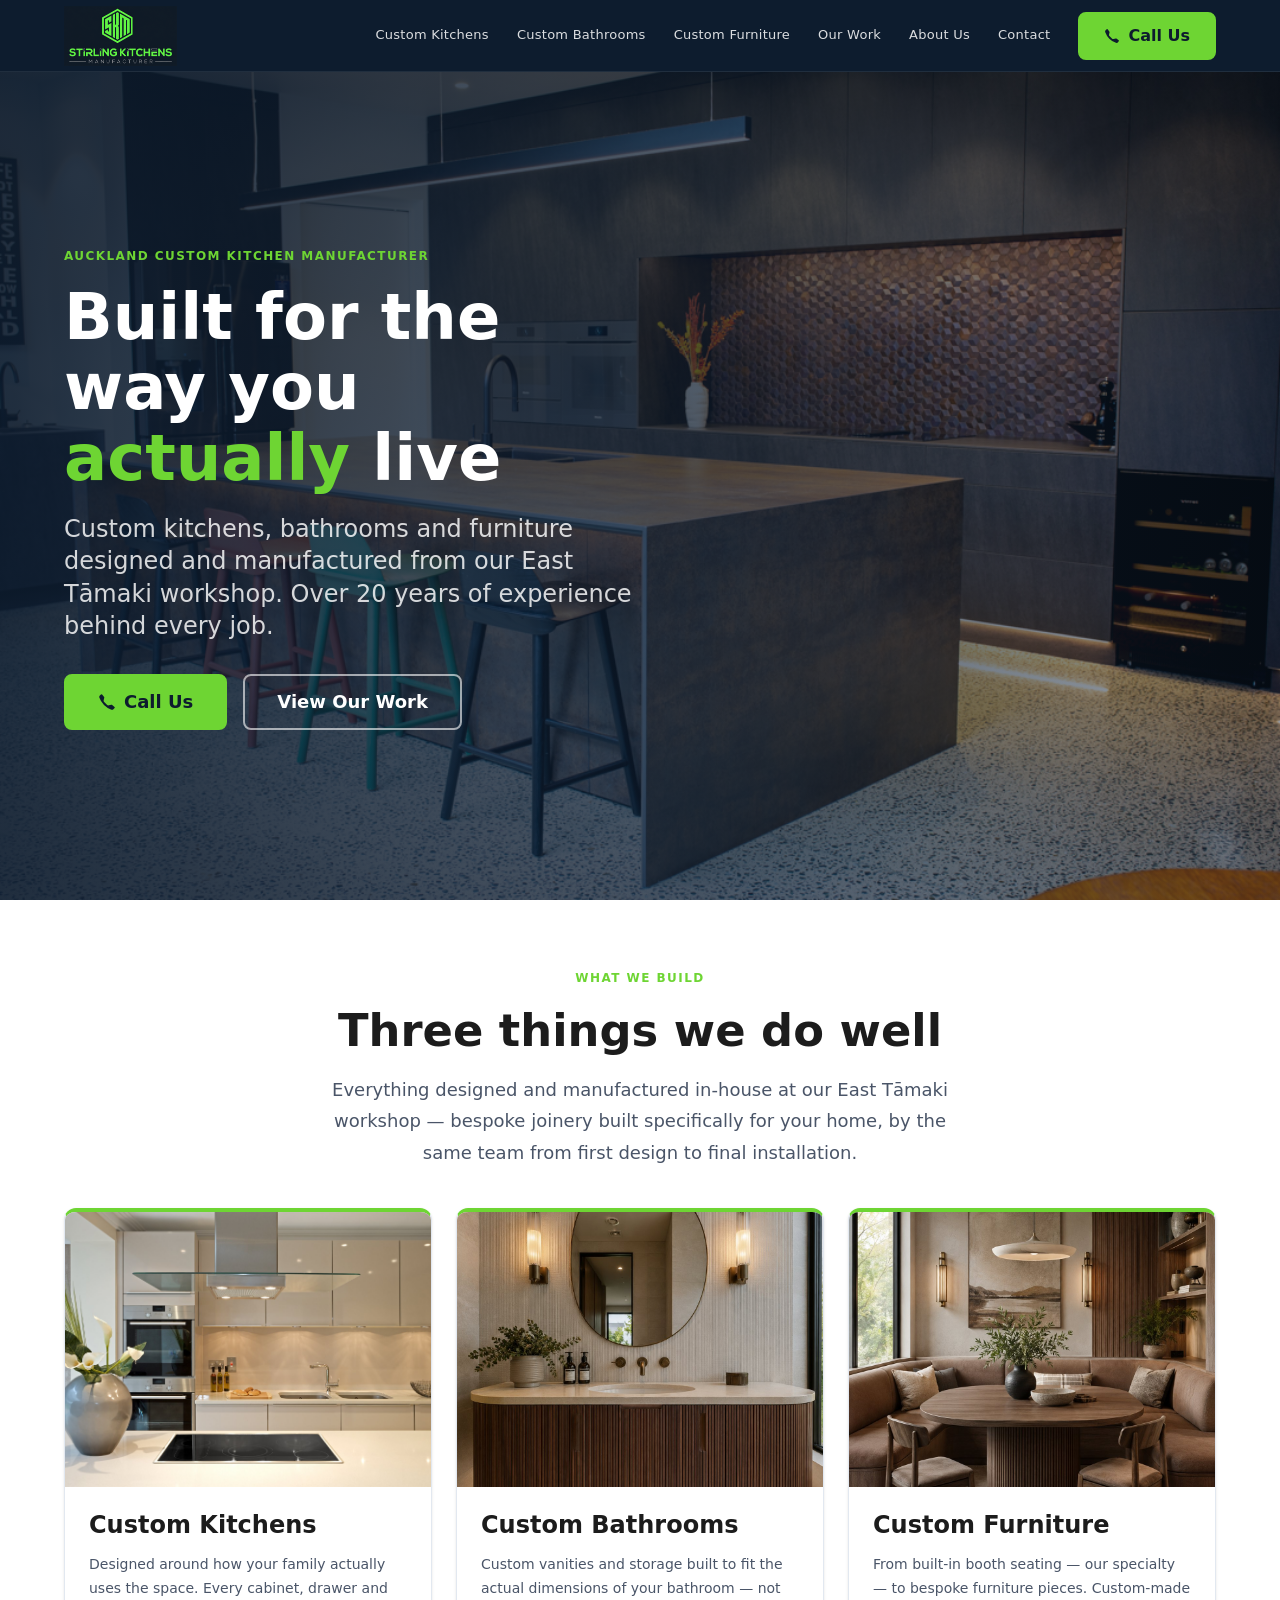
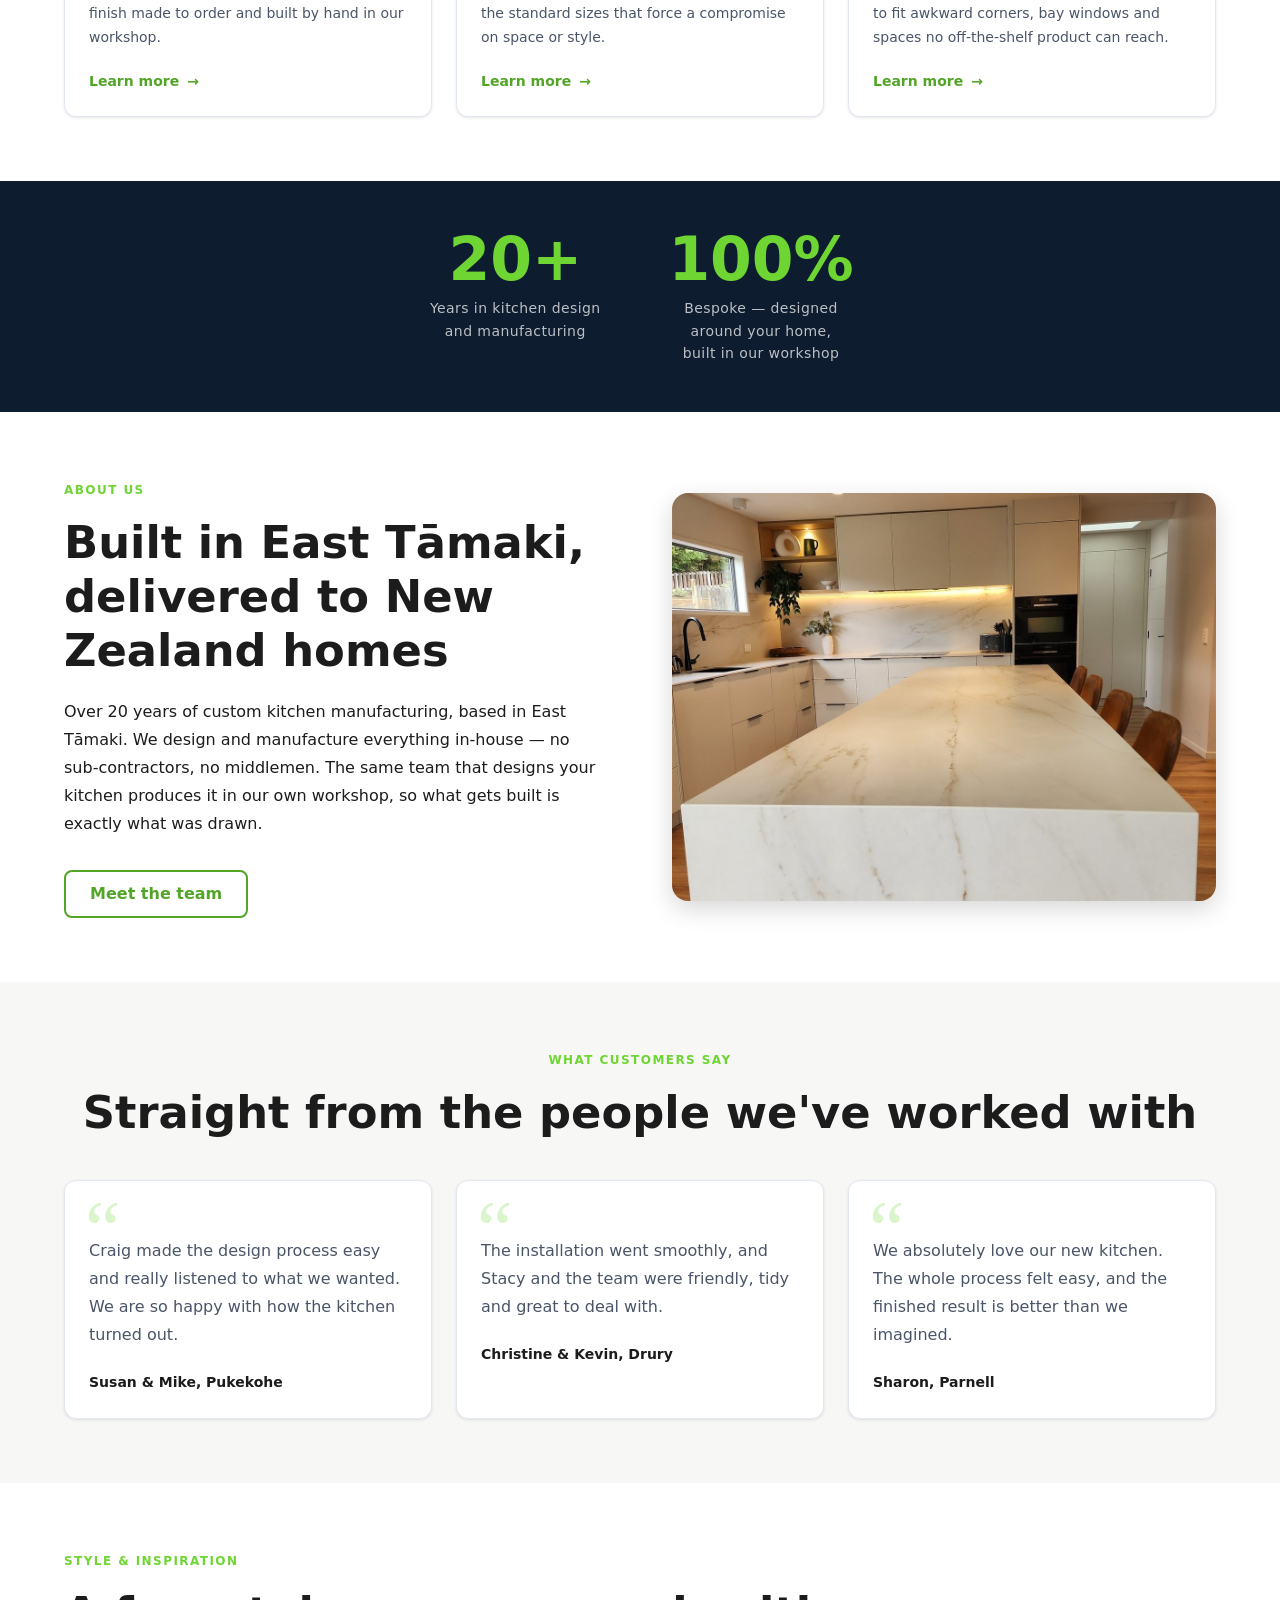
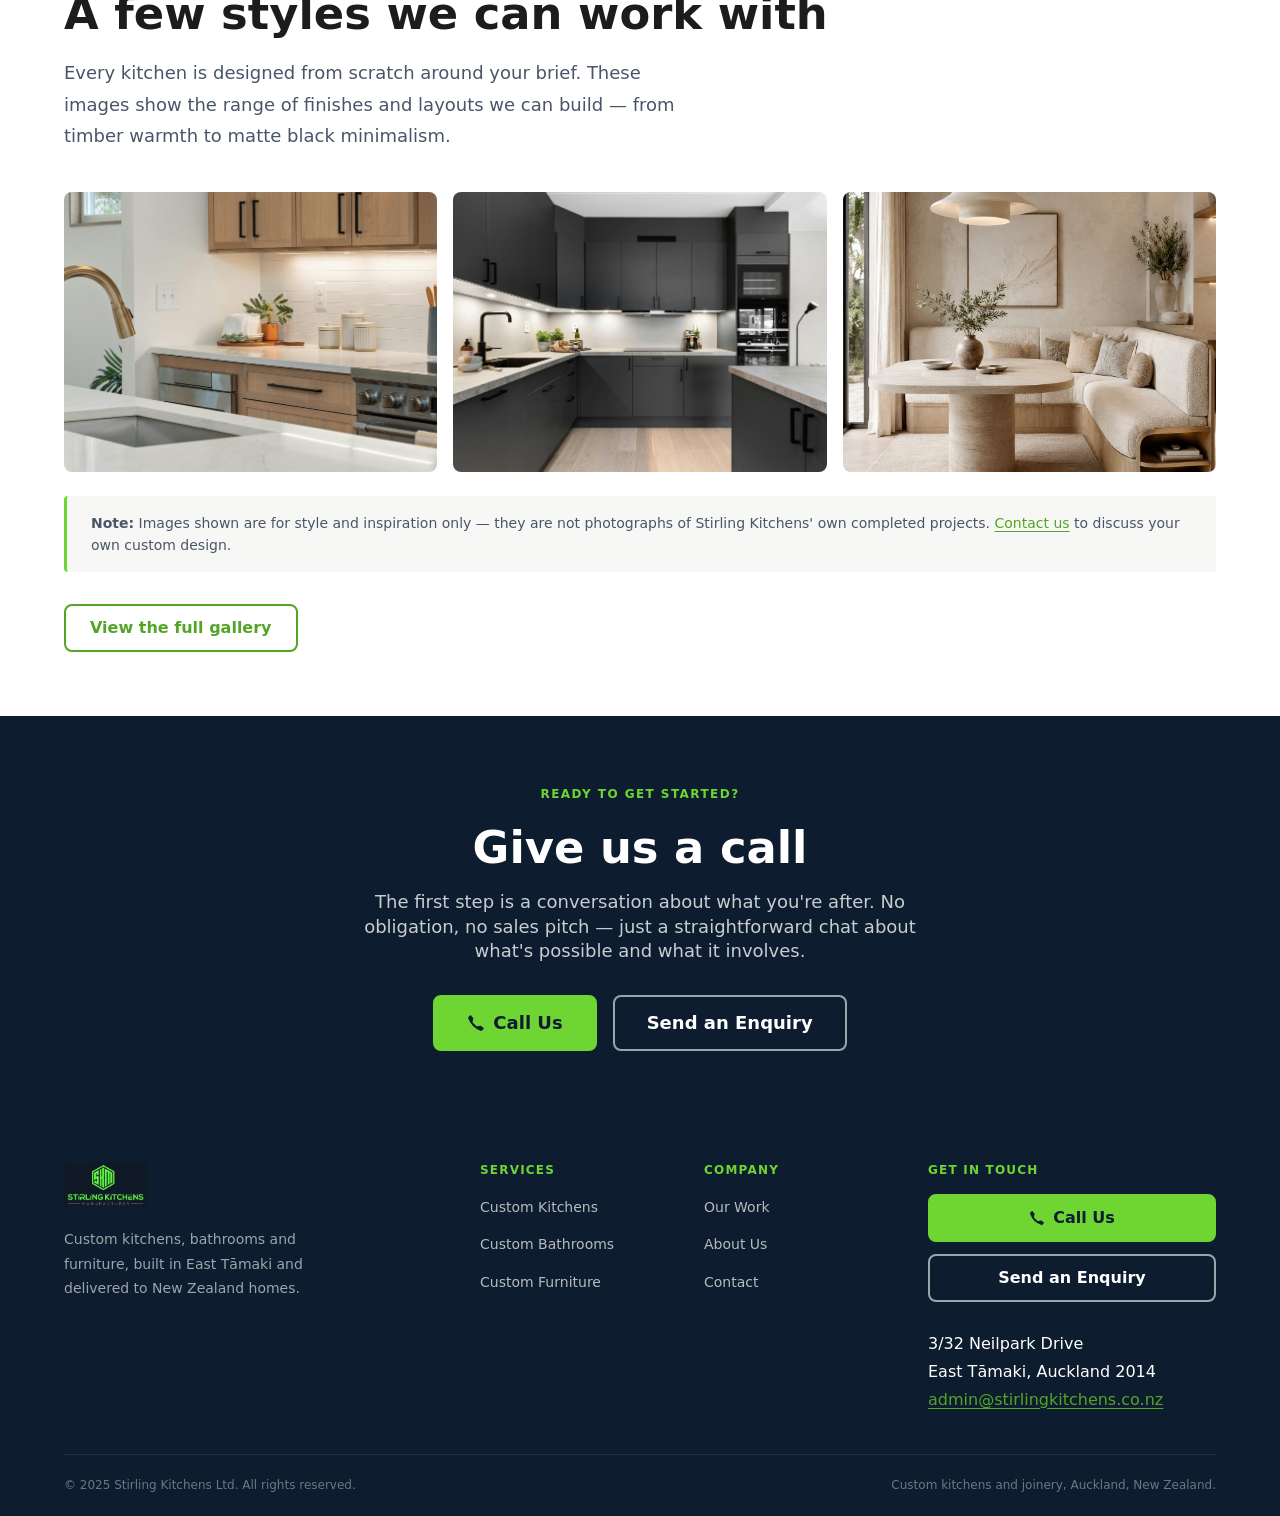
==== index.html @ 248afcca "Tighten About Us blurb on homepage — remove hand-built wording Co-Authored-By: Claude Sonnet 4.6 <no" ====
﻿<!doctype html>
<html lang="en-NZ">
<head>
  <meta charset="UTF-8">
  <meta name="viewport" content="width=device-width, initial-scale=1.0">
  <title>Stirling Kitchens — Custom Kitchen Manufacturing, Auckland</title>
  <meta name="description" content="Custom kitchens, bathrooms and furniture designed and manufactured in East Tāmaki, Auckland. Over 20 years of experience. Call us on +64 21 144 3301.">
  <link rel="canonical" href="https://stirlingkitchens.co.nz/">
  <meta property="og:title" content="Stirling Kitchens — Custom Kitchen Manufacturing, Auckland">
  <meta property="og:description" content="Custom kitchens, bathrooms and furniture designed and manufactured in East Tāmaki, Auckland. Over 20 years of experience.">
  <meta property="og:type" content="website">
  <meta property="og:url" content="https://stirlingkitchens.co.nz/">
  <link rel="stylesheet" href="assets/css/tokens.css">
  <link rel="stylesheet" href="assets/css/base.css">
  <link rel="stylesheet" href="assets/css/components.css">
  <link rel="icon" type="image/png" href="assets/stirling-kitchens-favicon.png">
  <link rel="apple-touch-icon" href="assets/stirling-kitchens-favicon.png">
  <script type="application/ld+json">
  {
    "@context": "https://schema.org",
    "@graph": [
      {
        "@type": "LocalBusiness",
        "@id": "https://stirlingkitchens.co.nz/#business",
        "name": "Stirling Kitchens Ltd",
        "description": "Custom kitchen manufacturing and design, plus bathrooms and custom furniture including booth and banquette seating. Based in East Tāmaki, Auckland.",
        "url": "https://stirlingkitchens.co.nz",
        "telephone": "+64211443301",
        "email": "admin@stirlingkitchens.co.nz",
        "address": {
          "@type": "PostalAddress",
          "streetAddress": "3/32 Neilpark Drive",
          "addressLocality": "East Tāmaki",
          "addressRegion": "Auckland",
          "postalCode": "2014",
          "addressCountry": "NZ"
        },
        "areaServed": {"@type": "City", "name": "Auckland"}
      },
      {
        "@type": "WebSite",
        "@id": "https://stirlingkitchens.co.nz/#website",
        "url": "https://stirlingkitchens.co.nz",
        "name": "Stirling Kitchens"
      }
    ]
  }
  </script>
</head>
<body>
  <a href="#main" class="skip-link">Skip to main content</a>

  <header class="site-header">
    <div class="container header-inner">
      <a href="index.html" class="logo-link" aria-label="Stirling Kitchens — home">
        <img src="assets/stirling-kitchens-logo-skm.png" alt="Stirling Kitchens" class="site-logo" width="208" height="111">
      </a>
      <nav class="main-nav" aria-label="Main navigation">
        <button class="nav-toggle" aria-expanded="false" aria-controls="nav-list" aria-label="Open navigation menu">
          <svg class="icon-open" xmlns="http://www.w3.org/2000/svg" width="20" height="20" fill="none" viewBox="0 0 24 24" stroke="currentColor" stroke-width="2" aria-hidden="true"><line x1="3" y1="6" x2="21" y2="6"/><line x1="3" y1="12" x2="21" y2="12"/><line x1="3" y1="18" x2="21" y2="18"/></svg>
          <svg class="icon-close" xmlns="http://www.w3.org/2000/svg" width="20" height="20" fill="none" viewBox="0 0 24 24" stroke="currentColor" stroke-width="2" aria-hidden="true"><line x1="18" y1="6" x2="6" y2="18"/><line x1="6" y1="6" x2="18" y2="18"/></svg>
        </button>
        <ul class="nav-list" id="nav-list">
          <li><a href="custom-kitchens.html">Custom Kitchens</a></li>
          <li><a href="custom-bathrooms.html">Custom Bathrooms</a></li>
          <li><a href="custom-furniture.html">Custom Furniture</a></li>
          <li><a href="our-work.html">Our Work</a></li>
          <li><a href="about.html">About Us</a></li>
          <li><a href="contact.html">Contact</a></li>
        </ul>
      </nav>
      <a href="tel:+64211443301" class="btn btn-primary header-cta" aria-label="Call Stirling Kitchens on +64 21 144 3301">
        <svg xmlns="http://www.w3.org/2000/svg" width="16" height="16" fill="currentColor" viewBox="0 0 16 16" aria-hidden="true"><path d="M3.654 1.328a.678.678 0 0 0-1.015-.063L1.605 2.3c-.483.484-.661 1.169-.45 1.77a17.568 17.568 0 0 0 4.168 6.608 17.569 17.569 0 0 0 6.608 4.168c.601.211 1.286.033 1.77-.45l1.034-1.034a.678.678 0 0 0-.063-1.015l-2.307-1.794a.678.678 0 0 0-.58-.122l-2.19.547a1.745 1.745 0 0 1-1.657-.459L5.482 8.062a1.745 1.745 0 0 1-.46-1.657l.548-2.19a.678.678 0 0 0-.122-.58L3.654 1.328z"/></svg>
        <span class="header-cta__label">Call Us</span>
      </a>
    </div>
  </header>

  <main id="main">

    <!-- Hero -->
    <section class="hero" aria-label="Welcome">
      <img src="AI%20kitchen%20images%20Image/park%20island%20image%202.jpg"
           alt=""
           class="hero-bg"
           fetchpriority="high">
      <div class="hero-overlay" aria-hidden="true"></div>
      <div class="container hero-inner">
        <div class="hero-content">
          <span class="section-label">Auckland custom kitchen manufacturer</span>
          <h1>Built for the way you <em>actually</em> live</h1>
          <p class="hero-subhead">Custom kitchens, bathrooms and furniture designed and manufactured from our East Tāmaki workshop. Over 20 years of experience behind every job.</p>
          <div class="hero-ctas">
            <a href="tel:+64211443301" class="btn btn-primary btn-lg">
              <svg xmlns="http://www.w3.org/2000/svg" width="18" height="18" fill="currentColor" viewBox="0 0 16 16" aria-hidden="true"><path d="M3.654 1.328a.678.678 0 0 0-1.015-.063L1.605 2.3c-.483.484-.661 1.169-.45 1.77a17.568 17.568 0 0 0 4.168 6.608 17.569 17.569 0 0 0 6.608 4.168c.601.211 1.286.033 1.77-.45l1.034-1.034a.678.678 0 0 0-.063-1.015l-2.307-1.794a.678.678 0 0 0-.58-.122l-2.19.547a1.745 1.745 0 0 1-1.657-.459L5.482 8.062a1.745 1.745 0 0 1-.46-1.657l.548-2.19a.678.678 0 0 0-.122-.58L3.654 1.328z"/></svg>
              Call Us
            </a>
            <a href="our-work.html" class="btn btn-ghost btn-lg">View Our Work</a>
          </div>
        </div>
      </div>
    </section>

    <!-- Services -->
    <section class="section" aria-labelledby="services-heading">
      <div class="container">
        <div class="section-header section-header--center">
          <span class="section-label">What we build</span>
          <h2 id="services-heading">Three things we do well</h2>
          <p>Everything designed and manufactured in-house at our East Tāmaki workshop — bespoke joinery built specifically for your home, by the same team from first design to final installation.</p>
        </div>
        <div class="services-grid">
          <a href="custom-kitchens.html" class="service-card">
            <img src="AI%20kitchen%20images%20Image/kitchen-cream-gloss-cabinetry-island-extractor.jpg"
                 alt="Kitchen style reference: cream gloss cabinetry with island bench"
                 class="service-card__img"
                 width="800" height="600"
                 loading="lazy">
            <div class="service-card__body">
              <h3 class="service-card__title">Custom Kitchens</h3>
              <p class="service-card__text">Designed around how your family actually uses the space. Every cabinet, drawer and finish made to order and built by hand in our workshop.</p>
              <span class="service-card__cta">Learn more</span>
            </div>
          </a>
          <a href="custom-bathrooms.html" class="service-card">
            <img src="Bathroom%20Images/bathroom-vanity-fluted-walnut-round-mirror.jpg"
                 alt="Bathroom style reference: fluted walnut vanity with round mirror"
                 class="service-card__img"
                 width="800" height="600"
                 loading="lazy">
            <div class="service-card__body">
              <h3 class="service-card__title">Custom Bathrooms</h3>
              <p class="service-card__text">Custom vanities and storage built to fit the actual dimensions of your bathroom — not the standard sizes that force a compromise on space or style.</p>
              <span class="service-card__cta">Learn more</span>
            </div>
          </a>
          <a href="custom-furniture.html" class="service-card">
            <img src="Booth%20Seating%20Images/booth-seating-curved-walnut-banquette-round-table.jpg"
                 alt="Custom furniture reference: curved walnut banquette seating with round table"
                 class="service-card__img"
                 width="800" height="600"
                 loading="lazy">
            <div class="service-card__body">
              <h3 class="service-card__title">Custom Furniture</h3>
              <p class="service-card__text">From built-in booth seating — our specialty — to bespoke furniture pieces. Custom-made to fit awkward corners, bay windows and spaces no off-the-shelf product can reach.</p>
              <span class="service-card__cta">Learn more</span>
            </div>
          </a>
        </div>
      </div>
    </section>

    <!-- Stats -->
    <div class="stats-strip" aria-label="Experience credentials">
      <div class="container">
        <div class="stats-grid">
          <div class="stat">
            <div class="stat__number">20+</div>
            <div class="stat__label">Years in kitchen design and manufacturing</div>
          </div>
          <div class="stat">
            <div class="stat__number">100%</div>
            <div class="stat__label">Bespoke — designed around your home, built in our workshop</div>
          </div>
        </div>
      </div>
    </div>

    <!-- About blurb -->
    <section class="section" aria-labelledby="about-heading">
      <div class="container">
        <div class="about-blurb">
          <div class="about-blurb__text">
            <span class="section-label">About us</span>
            <h2 id="about-heading">Built in East Tāmaki, delivered to New Zealand homes</h2>
            <p>Over 20 years of custom kitchen manufacturing, based in East Tāmaki. We design and manufacture everything in-house — no sub-contractors, no middlemen. The same team that designs your kitchen produces it in our own workshop, so what gets built is exactly what was drawn.</p>
            <a href="about.html" class="btn btn-secondary">Meet the team</a>
          </div>
          <div class="about-blurb__image">
            <img src="AI%20kitchen%20images%20Image/Donaldson-10.jpg"
                 alt="Completed Stirling Kitchens project: open-plan kitchen with marble island bench"
                 width="800" height="600"
                 loading="lazy">
          </div>
        </div>
      </div>
    </section>

    <!-- Testimonials -->
    <section class="section section--light" aria-labelledby="testimonials-heading">
      <div class="container">
        <div class="section-header section-header--center">
          <span class="section-label">What customers say</span>
          <h2 id="testimonials-heading">Straight from the people we've worked with</h2>
        </div>
        <div class="testimonials-grid">
          <div class="testimonial-card">
            <blockquote>Craig made the design process easy and really listened to what we wanted. We are so happy with how the kitchen turned out.</blockquote>
            <cite>Susan &amp; Mike, Pukekohe</cite>
          </div>
          <div class="testimonial-card">
            <blockquote>The installation went smoothly, and Stacy and the team were friendly, tidy and great to deal with.</blockquote>
            <cite>Christine &amp; Kevin, Drury</cite>
          </div>
          <div class="testimonial-card">
            <blockquote>We absolutely love our new kitchen. The whole process felt easy, and the finished result is better than we imagined.</blockquote>
            <cite>Sharon, Parnell</cite>
          </div>
        </div>
      </div>
    </section>

    <!-- Gallery preview -->
    <section class="section" aria-labelledby="gallery-preview-heading">
      <div class="container">
        <div class="section-header">
          <span class="section-label">Style &amp; inspiration</span>
          <h2 id="gallery-preview-heading">A few styles we can work with</h2>
          <p>Every kitchen is designed from scratch around your brief. These images show the range of finishes and layouts we can build — from timber warmth to matte black minimalism.</p>
        </div>
        <div class="gallery-grid">
          <figure class="gallery-item">
            <img src="AI%20kitchen%20images%20Image/kitchen-white-oak-cabinetry-brass-faucet.jpg"
                 alt="Kitchen style reference: white oak cabinetry with brass fixtures"
                 width="800" height="600"
                 loading="lazy">
            <figcaption class="gallery-item__caption">Style reference only</figcaption>
          </figure>
          <figure class="gallery-item">
            <img src="AI%20kitchen%20images%20Image/kitchen-matte-black-cabinetry-u-shape.jpg"
                 alt="Kitchen style reference: matte black U-shaped cabinetry"
                 width="800" height="600"
                 loading="lazy">
            <figcaption class="gallery-item__caption">Style reference only</figcaption>
          </figure>
          <figure class="gallery-item">
            <img src="Booth%20Seating%20Images/booth-seating-curved-neutral-boucle-corner-nook.jpg"
                 alt="Booth seating reference: curved corner nook with neutral boucle upholstery"
                 width="800" height="600"
                 loading="lazy">
            <figcaption class="gallery-item__caption">Style reference only</figcaption>
          </figure>
        </div>
        <div class="gallery-note">
          <strong>Note:</strong> Images shown are for style and inspiration only — they are not photographs of Stirling Kitchens' own completed projects. <a href="contact.html">Contact us</a> to discuss your own custom design.
        </div>
        <div style="margin-top: 2rem;">
          <a href="our-work.html" class="btn btn-secondary">View the full gallery</a>
        </div>
      </div>
    </section>

    <!-- CTA block -->
    <section class="cta-block" aria-labelledby="cta-heading">
      <div class="container">
        <span class="section-label">Ready to get started?</span>
        <h2 id="cta-heading">Give us a call</h2>
        <p>The first step is a conversation about what you're after. No obligation, no sales pitch — just a straightforward chat about what's possible and what it involves.</p>
        <div class="cta-block__actions">
          <a href="tel:+64211443301" class="btn btn-primary btn-lg">
            <svg xmlns="http://www.w3.org/2000/svg" width="18" height="18" fill="currentColor" viewBox="0 0 16 16" aria-hidden="true"><path d="M3.654 1.328a.678.678 0 0 0-1.015-.063L1.605 2.3c-.483.484-.661 1.169-.45 1.77a17.568 17.568 0 0 0 4.168 6.608 17.569 17.569 0 0 0 6.608 4.168c.601.211 1.286.033 1.77-.45l1.034-1.034a.678.678 0 0 0-.063-1.015l-2.307-1.794a.678.678 0 0 0-.58-.122l-2.19.547a1.745 1.745 0 0 1-1.657-.459L5.482 8.062a1.745 1.745 0 0 1-.46-1.657l.548-2.19a.678.678 0 0 0-.122-.58L3.654 1.328z"/></svg>
            Call Us
          </a>
          <a href="contact.html" class="btn btn-ghost btn-lg">Send an Enquiry</a>
        </div>
      </div>
    </section>

  </main>

  <footer class="site-footer">
    <div class="container">
      <div class="footer-grid">
        <div class="footer-brand">
          <img src="assets/stirling-kitchens-logo-skm.png" alt="Stirling Kitchens" class="site-logo" width="160" height="140">
          <p>Custom kitchens, bathrooms and furniture, built in East Tāmaki and delivered to New Zealand homes.</p>
        </div>
        <div class="footer-nav">
          <h3>Services</h3>
          <ul>
            <li><a href="custom-kitchens.html">Custom Kitchens</a></li>
            <li><a href="custom-bathrooms.html">Custom Bathrooms</a></li>
            <li><a href="custom-furniture.html">Custom Furniture</a></li>
          </ul>
        </div>
        <div class="footer-nav">
          <h3>Company</h3>
          <ul>
            <li><a href="our-work.html">Our Work</a></li>
            <li><a href="about.html">About Us</a></li>
            <li><a href="contact.html">Contact</a></li>
          </ul>
        </div>
        <div class="footer-cta">
          <h3>Get in Touch</h3>
          <a href="tel:+64211443301" class="btn btn-primary">
            <svg xmlns="http://www.w3.org/2000/svg" width="16" height="16" fill="currentColor" viewBox="0 0 16 16" aria-hidden="true"><path d="M3.654 1.328a.678.678 0 0 0-1.015-.063L1.605 2.3c-.483.484-.661 1.169-.45 1.77a17.568 17.568 0 0 0 4.168 6.608 17.569 17.569 0 0 0 6.608 4.168c.601.211 1.286.033 1.77-.45l1.034-1.034a.678.678 0 0 0-.063-1.015l-2.307-1.794a.678.678 0 0 0-.58-.122l-2.19.547a1.745 1.745 0 0 1-1.657-.459L5.482 8.062a1.745 1.745 0 0 1-.46-1.657l.548-2.19a.678.678 0 0 0-.122-.58L3.654 1.328z"/></svg>
            Call Us
          </a>
          <a href="contact.html" class="btn btn-ghost">Send an Enquiry</a>
          <address style="margin-top: 1rem;">
            <p>3/32 Neilpark Drive<br>East Tāmaki, Auckland 2014</p>
            <p><a href="mailto:admin@stirlingkitchens.co.nz">admin@stirlingkitchens.co.nz</a></p>
          </address>
        </div>
      </div>
      <div class="footer-bottom">
        <p>&copy; 2025 Stirling Kitchens Ltd. All rights reserved.</p>
        <p>Custom kitchens and joinery, Auckland, New Zealand.</p>
      </div>
    </div>
  </footer>

  <script src="assets/js/main.js"></script>
</body>
</html>
---- assets/css/tokens.css ----
/* Design Tokens — Stirling Kitchens Ltd */
:root {
  /* Brand colours — sampled from the SKM logo files */
  --clr-green:       #6ed533;  /* bright lime green: primary accent, CTAs */
  --clr-green-dark:  #53a527;  /* darker green: hover states */
  --clr-green-tint:  #f0faeb;  /* very light green: tinted backgrounds */
  --clr-navy:        #0d1c2e;  /* very dark navy: header, dark sections */
  --clr-navy-light:  #162a42;  /* slightly lighter navy: dark cards */

  /* Neutrals */
  --clr-dark:        #1c1c1c;  /* near-black: body text */
  --clr-mid:         #4a5568;  /* mid grey: secondary text */
  --clr-muted:       #6b7280;  /* muted grey: captions, labels */
  --clr-border:      #e2e8f0;  /* light grey: borders, dividers */
  --clr-light:       #f7f8f5;  /* warm off-white: section backgrounds */
  --clr-white:       #ffffff;

  /* Typography */
  --font: system-ui, -apple-system, BlinkMacSystemFont, 'Segoe UI', 'Helvetica Neue', Arial, sans-serif;

  --text-xs:   0.75rem;
  --text-sm:   0.875rem;
  --text-base: 1rem;
  --text-md:   1.125rem;
  --text-lg:   1.25rem;
  --text-xl:   1.5rem;
  --text-2xl:  2rem;
  --text-3xl:  2.5rem;
  --text-4xl:  3rem;
  --text-5xl:  3.75rem;

  --leading-tight:   1.2;
  --leading-snug:    1.35;
  --leading-normal:  1.6;
  --leading-relaxed: 1.75;

  --fw-regular:   400;
  --fw-medium:    500;
  --fw-semibold:  600;
  --fw-bold:      700;
  --fw-extrabold: 800;

  /* Spacing */
  --sp-1:  0.25rem;
  --sp-2:  0.5rem;
  --sp-3:  0.75rem;
  --sp-4:  1rem;
  --sp-5:  1.25rem;
  --sp-6:  1.5rem;
  --sp-8:  2rem;
  --sp-10: 2.5rem;
  --sp-12: 3rem;
  --sp-16: 4rem;
  --sp-20: 5rem;
  --sp-24: 6rem;

  /* Layout */
  --max-w:      1200px;
  --max-w-text:  720px;
  --header-h:    72px;

  /* Shape */
  --radius-sm: 4px;
  --radius-md: 8px;
  --radius-lg: 12px;
  --radius-xl: 16px;

  /* Shadows */
  --shadow-sm: 0 1px 3px rgba(0,0,0,0.10);
  --shadow-md: 0 4px 12px rgba(0,0,0,0.12);
  --shadow-lg: 0 8px 24px rgba(0,0,0,0.16);

  /* Transitions */
  --transition: 200ms ease;
}
---- assets/css/base.css ----
/* Base styles — Stirling Kitchens Ltd */

*, *::before, *::after {
  box-sizing: border-box;
  margin: 0;
  padding: 0;
}

html {
  font-size: 100%;
  scroll-behavior: smooth;
  -webkit-text-size-adjust: 100%;
}

@media (prefers-reduced-motion: reduce) {
  html { scroll-behavior: auto; }
  *, *::before, *::after {
    animation-duration: 0.01ms !important;
    transition-duration: 0.01ms !important;
  }
}

body {
  font-family: var(--font);
  font-size: var(--text-base);
  line-height: var(--leading-normal);
  color: var(--clr-dark);
  background-color: var(--clr-white);
  padding-top: var(--header-h);
}

/* Skip link */
.skip-link {
  position: absolute;
  top: -100%;
  left: var(--sp-4);
  z-index: 9999;
  padding: var(--sp-3) var(--sp-6);
  background: var(--clr-green);
  color: var(--clr-navy);
  font-weight: var(--fw-bold);
  border-radius: 0 0 var(--radius-md) var(--radius-md);
  text-decoration: none;
  font-size: var(--text-sm);
}
.skip-link:focus { top: 0; }

/* Headings */
h1, h2, h3, h4, h5, h6 {
  font-family: var(--font);
  font-weight: var(--fw-bold);
  line-height: var(--leading-tight);
  color: var(--clr-dark);
}
h1 { font-size: clamp(2rem, 5vw, var(--text-5xl)); }
h2 { font-size: clamp(1.75rem, 3.5vw, var(--text-4xl)); }
h3 { font-size: clamp(1.2rem, 2vw, var(--text-2xl)); }
h4 { font-size: var(--text-xl); }
h5 { font-size: var(--text-md); font-weight: var(--fw-semibold); }

p {
  line-height: var(--leading-relaxed);
  max-width: 72ch;
}

a {
  color: var(--clr-green-dark);
  text-decoration: underline;
  text-underline-offset: 3px;
  transition: color var(--transition);
}
a:hover { color: var(--clr-green); }
a:focus-visible {
  outline: 3px solid var(--clr-green);
  outline-offset: 3px;
  border-radius: var(--radius-sm);
  text-decoration: none;
}

img, svg { display: block; max-width: 100%; height: auto; }
ul, ol { list-style: none; }
address { font-style: normal; }

/* Container */
.container {
  width: 100%;
  max-width: var(--max-w);
  margin-inline: auto;
  padding-inline: var(--sp-6);
}

/* Screen reader only */
.sr-only {
  position: absolute;
  width: 1px;
  height: 1px;
  padding: 0;
  margin: -1px;
  overflow: hidden;
  clip: rect(0,0,0,0);
  white-space: nowrap;
  border: 0;
}

/* Utility */
.hidden { display: none !important; }
.text-center { text-align: center; }
.text-green { color: var(--clr-green); }

/* Section label */
.section-label {
  display: inline-block;
  font-size: var(--text-xs);
  font-weight: var(--fw-semibold);
  letter-spacing: 0.12em;
  text-transform: uppercase;
  color: var(--clr-green);
  margin-bottom: var(--sp-4);
}

/* Section spacing */
.section       { padding-block: var(--sp-16); }
.section--sm   { padding-block: var(--sp-10); }
.section--lg   { padding-block: var(--sp-24); }

.section--dark {
  background-color: var(--clr-navy);
  color: var(--clr-white);
}
.section--dark h1,
.section--dark h2,
.section--dark h3,
.section--dark h4 { color: var(--clr-white); }

.section--light { background-color: var(--clr-light); }
.section--green-tint { background-color: var(--clr-green-tint); }

/* Flow spacing */
.flow > * + * { margin-top: var(--sp-6); }
.flow--sm > * + * { margin-top: var(--sp-4); }
---- assets/css/components.css ----
/* Components — Stirling Kitchens Ltd */

/* ========================================
   HEADER & NAV
======================================== */

.site-header {
  position: fixed;
  top: 0; left: 0; right: 0;
  z-index: 100;
  height: var(--header-h);
  background-color: var(--clr-navy);
  border-bottom: 1px solid rgba(255,255,255,0.08);
}

.header-inner {
  display: flex;
  align-items: center;
  justify-content: space-between;
  gap: var(--sp-4);
  height: 100%;
}

.logo-link {
  display: flex;
  align-items: center;
  flex-shrink: 0;
  text-decoration: none;
}
.logo-link:focus-visible {
  outline: 3px solid var(--clr-green);
  outline-offset: 4px;
  border-radius: var(--radius-sm);
}

.site-logo {
  height: 44px;
  width: auto;
}

.site-header .site-logo {
  height: 60px;
}

/* Nav */
.main-nav {
  display: flex;
  align-items: center;
  gap: var(--sp-4);
  flex: 1;
  justify-content: flex-end;
}

.nav-list {
  list-style: none;
}

.nav-list a {
  display: block;
  padding: var(--sp-2) var(--sp-3);
  color: rgba(255,255,255,0.85);
  text-decoration: none;
  font-size: 0.8125rem;
  font-weight: var(--fw-medium);
  letter-spacing: 0.02em;
  border-radius: var(--radius-sm);
  transition: color var(--transition), background-color var(--transition);
  white-space: nowrap;
}
.nav-list a:hover { color: var(--clr-green); }
.nav-list a[aria-current="page"] { color: var(--clr-green); }
.nav-list a:focus-visible {
  outline: 2px solid var(--clr-green);
  outline-offset: 2px;
  color: var(--clr-green);
}

/* Hamburger toggle */
.nav-toggle {
  display: flex;
  align-items: center;
  justify-content: center;
  width: 44px;
  height: 44px;
  background: none;
  border: 2px solid var(--clr-green);
  border-radius: var(--radius-md);
  cursor: pointer;
  color: var(--clr-white);
  flex-shrink: 0;
  transition: background-color var(--transition);
}
.nav-toggle:hover { background-color: rgba(110,213,51,0.12); }
.nav-toggle:focus-visible {
  outline: 3px solid var(--clr-green);
  outline-offset: 3px;
}
.nav-toggle svg { width: 20px; height: 20px; }
.nav-toggle .icon-close { display: none; }
.nav-toggle.is-open .icon-open  { display: none; }
.nav-toggle.is-open .icon-close { display: block; }

/* Mobile: nav list hidden by default */
.nav-list {
  display: none;
}

/* Mobile: nav open */
.nav-list[data-open="true"] {
  display: flex;
  flex-direction: column;
  gap: var(--sp-1);
  position: fixed;
  top: var(--header-h);
  left: 0; right: 0;
  background-color: var(--clr-navy);
  padding: var(--sp-4) var(--sp-6) var(--sp-6);
  border-top: 1px solid rgba(255,255,255,0.1);
  z-index: 99;
  box-shadow: var(--shadow-lg);
}
.nav-list[data-open="true"] a {
  padding: var(--sp-3) var(--sp-4);
  font-size: var(--text-base);
}

/* Desktop: always show nav */
@media (min-width: 1024px) {
  .nav-toggle { display: none; }
  .nav-list {
    display: flex;
    flex-direction: row;
    align-items: center;
    gap: var(--sp-1);
  }
}

/* Header CTA */
.header-cta {
  flex-shrink: 0;
  font-size: var(--text-sm);
  padding: var(--sp-2) var(--sp-4);
  min-height: 40px;
}

/* ========================================
   BUTTONS
======================================== */

.btn {
  display: inline-flex;
  align-items: center;
  justify-content: center;
  gap: var(--sp-2);
  padding: var(--sp-3) var(--sp-6);
  font-family: var(--font);
  font-size: var(--text-base);
  font-weight: var(--fw-bold);
  line-height: 1;
  text-decoration: none;
  border: 2px solid transparent;
  border-radius: var(--radius-md);
  cursor: pointer;
  transition: background-color var(--transition), color var(--transition), border-color var(--transition);
  white-space: nowrap;
  min-height: 48px;
}
.btn:focus-visible {
  outline: 3px solid var(--clr-green);
  outline-offset: 3px;
}

.btn-primary {
  background-color: var(--clr-green);
  color: var(--clr-navy);
  border-color: var(--clr-green);
}
.btn-primary:hover {
  background-color: var(--clr-green-dark);
  border-color: var(--clr-green-dark);
  color: var(--clr-white);
}

.btn-secondary {
  background-color: transparent;
  color: var(--clr-green-dark);
  border-color: var(--clr-green-dark);
}
.btn-secondary:hover {
  background-color: var(--clr-green);
  border-color: var(--clr-green);
  color: var(--clr-navy);
}

.btn-ghost {
  background-color: transparent;
  color: var(--clr-white);
  border-color: rgba(255,255,255,0.6);
}
.btn-ghost:hover {
  background-color: var(--clr-white);
  color: var(--clr-navy);
  border-color: var(--clr-white);
}

.btn-lg {
  padding: var(--sp-4) var(--sp-8);
  font-size: var(--text-md);
  min-height: 56px;
}

/* ========================================
   HERO — Home page
======================================== */

.hero {
  position: relative;
  min-height: calc(100vh - var(--header-h));
  display: flex;
  align-items: center;
  overflow: hidden;
  background-color: var(--clr-navy);
}

.hero-bg {
  position: absolute;
  inset: 0;
  width: 100%;
  height: 100%;
  object-fit: cover;
  object-position: center;
}

.hero-overlay {
  position: absolute;
  inset: 0;
  background: linear-gradient(
    to right,
    rgba(13,28,46,0.90) 0%,
    rgba(13,28,46,0.72) 55%,
    rgba(13,28,46,0.40) 100%
  );
}

.hero-inner {
  position: relative;
  z-index: 1;
  padding-block: var(--sp-16);
}

.hero-content { max-width: 600px; }

.hero h1 {
  color: var(--clr-white);
  font-size: clamp(2rem, 5.5vw, 4rem);
  line-height: 1.1;
  margin-bottom: var(--sp-5);
}
.hero h1 em {
  font-style: normal;
  color: var(--clr-green);
}

.hero-subhead {
  font-size: clamp(var(--text-md), 2vw, var(--text-xl));
  color: rgba(255,255,255,0.82);
  margin-bottom: var(--sp-8);
  max-width: 50ch;
  line-height: var(--leading-snug);
}

.hero-ctas {
  display: flex;
  flex-wrap: wrap;
  gap: var(--sp-4);
  align-items: center;
}

/* Page hero — inner pages */
.page-hero {
  background-color: var(--clr-navy);
  padding-block: var(--sp-12) var(--sp-10);
}
.page-hero h1 {
  color: var(--clr-white);
  margin-bottom: var(--sp-4);
}
.page-hero p {
  color: rgba(255,255,255,0.78);
  font-size: var(--text-md);
  max-width: 52ch;
  line-height: var(--leading-snug);
}

/* ========================================
   BREADCRUMB
======================================== */

.breadcrumb {
  padding-block: var(--sp-3);
  background-color: var(--clr-light);
  border-bottom: 1px solid var(--clr-border);
}
.breadcrumb ol {
  display: flex;
  flex-wrap: wrap;
  align-items: center;
  gap: var(--sp-2);
  list-style: none;
  font-size: var(--text-sm);
}
.breadcrumb li + li::before {
  content: '/';
  color: var(--clr-muted);
  margin-right: var(--sp-2);
}
.breadcrumb a {
  color: var(--clr-mid);
  text-decoration: none;
}
.breadcrumb a:hover { color: var(--clr-green-dark); text-decoration: underline; }
.breadcrumb [aria-current="page"] { color: var(--clr-muted); }

/* ========================================
   SECTION HEADER
======================================== */

.section-header {
  margin-bottom: var(--sp-10);
}
.section-header--center { text-align: center; }
.section-header h2 { margin-bottom: var(--sp-4); }
.section-header p {
  color: var(--clr-mid);
  font-size: var(--text-md);
  max-width: 56ch;
}
.section-header--center p { margin-inline: auto; }
.section--dark .section-header p { color: rgba(255,255,255,0.72); }

/* ========================================
   SERVICE CARDS
======================================== */

.services-grid {
  display: grid;
  gap: var(--sp-6);
  grid-template-columns: 1fr;
}
@media (min-width: 640px) {
  .services-grid { grid-template-columns: repeat(2, 1fr); }
}
@media (min-width: 1024px) {
  .services-grid { grid-template-columns: repeat(3, 1fr); }
}

.service-card {
  background: var(--clr-white);
  border: 1px solid var(--clr-border);
  border-top: 4px solid var(--clr-green);
  border-radius: var(--radius-lg);
  overflow: hidden;
  box-shadow: var(--shadow-sm);
  display: flex;
  flex-direction: column;
  transition: box-shadow var(--transition), transform var(--transition);
  text-decoration: none;
  color: inherit;
}
.service-card:hover {
  box-shadow: var(--shadow-md);
  transform: translateY(-3px);
}
.service-card:focus-visible {
  outline: 3px solid var(--clr-green);
  outline-offset: 3px;
}

.service-card__img {
  width: 100%;
  aspect-ratio: 4 / 3;
  object-fit: cover;
}

.service-card__body {
  padding: var(--sp-6);
  flex: 1;
  display: flex;
  flex-direction: column;
}

.service-card__title {
  font-size: var(--text-xl);
  font-weight: var(--fw-bold);
  color: var(--clr-dark);
  margin-bottom: var(--sp-3);
}

.service-card__text {
  font-size: var(--text-sm);
  color: var(--clr-mid);
  line-height: var(--leading-relaxed);
  flex: 1;
  margin-bottom: var(--sp-5);
  max-width: none;
}

.service-card__cta {
  display: inline-flex;
  align-items: center;
  gap: var(--sp-2);
  font-size: var(--text-sm);
  font-weight: var(--fw-semibold);
  color: var(--clr-green-dark);
  align-self: flex-start;
  transition: gap var(--transition);
}
.service-card:hover .service-card__cta { gap: var(--sp-3); }
.service-card__cta::after { content: '→'; }

/* ========================================
   STATS STRIP
======================================== */

.stats-strip {
  background-color: var(--clr-navy);
  padding-block: var(--sp-12);
}

.stats-grid {
  display: flex;
  flex-wrap: wrap;
  gap: var(--sp-10) var(--sp-16);
  justify-content: center;
  text-align: center;
}

.stat__number {
  font-size: clamp(var(--text-3xl), 5vw, var(--text-5xl));
  font-weight: var(--fw-extrabold);
  color: var(--clr-green);
  line-height: 1;
  margin-bottom: var(--sp-2);
}

.stat__label {
  font-size: var(--text-sm);
  color: rgba(255,255,255,0.72);
  letter-spacing: 0.03em;
  max-width: 20ch;
  margin-inline: auto;
}

/* ========================================
   ABOUT BLURB (home)
======================================== */

.about-blurb {
  display: grid;
  gap: var(--sp-10);
  align-items: center;
}
@media (min-width: 768px) {
  .about-blurb {
    grid-template-columns: 1fr 1fr;
    gap: var(--sp-16);
  }
}

.about-blurb__text h2 { margin-bottom: var(--sp-5); }
.about-blurb__text p + p { margin-top: var(--sp-5); }
.about-blurb__text .btn { margin-top: var(--sp-8); }

.about-blurb__image {
  border-radius: var(--radius-xl);
  overflow: hidden;
  aspect-ratio: 4 / 3;
  box-shadow: var(--shadow-lg);
}
.about-blurb__image img {
  width: 100%;
  height: 100%;
  object-fit: cover;
}

/* ========================================
   TESTIMONIALS
======================================== */

.testimonials-grid {
  display: grid;
  gap: var(--sp-6);
}
@media (min-width: 640px) {
  .testimonials-grid { grid-template-columns: repeat(2, 1fr); }
}
@media (min-width: 1024px) {
  .testimonials-grid { grid-template-columns: repeat(3, 1fr); }
}

.testimonial-card {
  background: var(--clr-white);
  border: 1px solid var(--clr-border);
  border-radius: var(--radius-lg);
  padding: var(--sp-8) var(--sp-6) var(--sp-6);
  box-shadow: var(--shadow-sm);
  position: relative;
}

.section--dark .testimonial-card {
  background: var(--clr-navy-light);
  border-color: rgba(255,255,255,0.08);
}

.testimonial-card::before {
  content: '\201C';
  position: absolute;
  top: var(--sp-2);
  left: var(--sp-5);
  font-size: 5rem;
  line-height: 1;
  color: var(--clr-green);
  opacity: 0.25;
  font-family: Georgia, serif;
  pointer-events: none;
}

.testimonial-card blockquote {
  font-size: var(--text-base);
  line-height: var(--leading-relaxed);
  color: var(--clr-mid);
  margin-bottom: var(--sp-5);
  padding-top: var(--sp-6);
  max-width: none;
}
.section--dark .testimonial-card blockquote { color: rgba(255,255,255,0.78); }

.testimonial-card cite {
  font-size: var(--text-sm);
  font-weight: var(--fw-semibold);
  color: var(--clr-dark);
  font-style: normal;
}
.section--dark .testimonial-card cite { color: var(--clr-green); }

/* ========================================
   GALLERY
======================================== */

.gallery-grid {
  display: grid;
  gap: var(--sp-4);
}
.gallery-grid--2 { grid-template-columns: repeat(2, 1fr); }
@media (min-width: 480px) {
  .gallery-grid { grid-template-columns: repeat(2, 1fr); }
}
@media (min-width: 768px) {
  .gallery-grid { grid-template-columns: repeat(3, 1fr); }
}

.gallery-item {
  border-radius: var(--radius-md);
  overflow: hidden;
  position: relative;
  aspect-ratio: 4 / 3;
  background-color: var(--clr-light);
}
.gallery-item img {
  width: 100%;
  height: 100%;
  object-fit: cover;
  transition: transform 400ms ease;
}
.gallery-item:hover img { transform: scale(1.04); }

.gallery-item__caption {
  position: absolute;
  bottom: 0; left: 0; right: 0;
  padding: var(--sp-3) var(--sp-4);
  background: linear-gradient(transparent, rgba(13,28,46,0.80));
  color: var(--clr-white);
  font-size: var(--text-xs);
  opacity: 0;
  transition: opacity var(--transition);
}
.gallery-item:hover .gallery-item__caption,
.gallery-item:focus-within .gallery-item__caption { opacity: 1; }

.gallery-note {
  margin-top: var(--sp-6);
  padding: var(--sp-4) var(--sp-6);
  background: var(--clr-light);
  border-left: 3px solid var(--clr-green);
  border-radius: var(--radius-sm);
  font-size: var(--text-sm);
  color: var(--clr-mid);
  max-width: none;
}

.gallery-section-title {
  font-size: var(--text-lg);
  font-weight: var(--fw-semibold);
  margin-bottom: var(--sp-5);
  padding-bottom: var(--sp-3);
  border-bottom: 2px solid var(--clr-border);
  color: var(--clr-dark);
}

/* ========================================
   PROCESS STEPS
======================================== */

.process-steps {
  display: grid;
  gap: var(--sp-5);
  counter-reset: steps;
}
@media (min-width: 640px) {
  .process-steps { grid-template-columns: repeat(2, 1fr); }
}
@media (min-width: 1024px) {
  .process-steps { grid-template-columns: repeat(3, 1fr); }
}

.process-step {
  padding: var(--sp-6);
  background: var(--clr-light);
  border-radius: var(--radius-lg);
  counter-increment: steps;
}
.process-step::before {
  content: counter(steps, decimal-leading-zero);
  display: block;
  font-size: var(--text-3xl);
  font-weight: var(--fw-extrabold);
  color: var(--clr-green);
  opacity: 0.30;
  margin-bottom: var(--sp-3);
  line-height: 1;
}
.process-step h3 {
  font-size: var(--text-lg);
  margin-bottom: var(--sp-2);
}
.process-step p {
  font-size: var(--text-sm);
  color: var(--clr-mid);
  line-height: var(--leading-relaxed);
  max-width: none;
}

/* ========================================
   BOOTH FEATURES
======================================== */

.booth-features {
  display: grid;
  gap: var(--sp-5);
}
@media (min-width: 640px) {
  .booth-features { grid-template-columns: repeat(2, 1fr); }
}

.booth-feature {
  display: flex;
  gap: var(--sp-4);
  align-items: flex-start;
}
.booth-feature__icon {
  width: 48px;
  height: 48px;
  background: var(--clr-green-tint);
  border-radius: var(--radius-md);
  display: flex;
  align-items: center;
  justify-content: center;
  flex-shrink: 0;
  font-size: 1.4rem;
  line-height: 1;
}
.booth-feature__content h3 {
  font-size: var(--text-base);
  font-weight: var(--fw-semibold);
  margin-bottom: var(--sp-1);
}
.booth-feature__content p {
  font-size: var(--text-sm);
  color: var(--clr-mid);
  max-width: none;
  line-height: var(--leading-relaxed);
}

/* ========================================
   TEAM
======================================== */

.team-grid {
  display: flex;
  flex-wrap: wrap;
  justify-content: center;
  gap: var(--sp-8);
}

.team-card {
  text-align: center;
  flex: 1 1 300px;
  max-width: 340px;
}

.team-photo {
  width: 160px;
  height: 160px;
  border-radius: 50%;
  background: var(--clr-light);
  border: 3px solid var(--clr-border);
  display: flex;
  align-items: center;
  justify-content: center;
  margin: 0 auto var(--sp-5);
  overflow: hidden;
  color: var(--clr-muted);
}
.team-photo svg {
  width: 72px;
  height: 72px;
  opacity: 0.35;
}
.team-photo-placeholder-label {
  font-size: var(--text-xs);
  color: var(--clr-muted);
  margin-top: var(--sp-3);
}

.team-card__name {
  font-size: var(--text-lg);
  font-weight: var(--fw-bold);
  margin-bottom: var(--sp-1);
}
.team-card__role {
  font-size: var(--text-xs);
  color: var(--clr-green-dark);
  font-weight: var(--fw-semibold);
  text-transform: uppercase;
  letter-spacing: 0.08em;
  margin-bottom: var(--sp-4);
}
.team-card__bio {
  font-size: var(--text-sm);
  color: var(--clr-mid);
  line-height: var(--leading-relaxed);
  text-align: left;
  max-width: none;
}

/* ========================================
   CTA BLOCK
======================================== */

.cta-block {
  background-color: var(--clr-navy);
  padding-block: var(--sp-16);
  text-align: center;
}
.cta-block h2 {
  color: var(--clr-white);
  margin-bottom: var(--sp-4);
}
.cta-block p {
  color: rgba(255,255,255,0.78);
  font-size: var(--text-md);
  margin: 0 auto var(--sp-8);
  max-width: 52ch;
  line-height: var(--leading-snug);
}
.cta-block__actions {
  display: flex;
  flex-wrap: wrap;
  gap: var(--sp-4);
  justify-content: center;
}

/* ========================================
   CONTACT PAGE
======================================== */

.contact-layout {
  display: grid;
  gap: var(--sp-10);
}
@media (min-width: 768px) {
  .contact-layout {
    grid-template-columns: 1fr 1.2fr;
    gap: var(--sp-16);
    align-items: start;
  }
}

.contact-info__heading {
  font-size: var(--text-xl);
  font-weight: var(--fw-bold);
  margin-bottom: var(--sp-2);
}
.contact-info__intro {
  color: var(--clr-mid);
  margin-bottom: var(--sp-8);
  max-width: none;
}

.contact-detail {
  display: flex;
  gap: var(--sp-4);
  align-items: flex-start;
  margin-bottom: var(--sp-6);
}
.contact-detail__icon {
  width: 44px;
  height: 44px;
  background: var(--clr-green-tint);
  border-radius: var(--radius-md);
  display: flex;
  align-items: center;
  justify-content: center;
  flex-shrink: 0;
  color: var(--clr-green-dark);
}
.contact-detail__icon svg { width: 20px; height: 20px; }
.contact-detail__label {
  font-size: var(--text-xs);
  font-weight: var(--fw-semibold);
  text-transform: uppercase;
  letter-spacing: 0.08em;
  color: var(--clr-muted);
  margin-bottom: var(--sp-1);
}
.contact-detail__value {
  font-size: var(--text-base);
  font-weight: var(--fw-medium);
  color: var(--clr-dark);
}
.contact-detail__value a {
  color: var(--clr-dark);
  font-weight: var(--fw-medium);
}
.contact-detail__value a:hover { color: var(--clr-green-dark); }

/* Form */
.form-heading {
  font-size: var(--text-xl);
  font-weight: var(--fw-bold);
  margin-bottom: var(--sp-2);
}
.form-intro {
  color: var(--clr-mid);
  margin-bottom: var(--sp-6);
  max-width: none;
}

.enquiry-form {
  display: flex;
  flex-direction: column;
  gap: var(--sp-5);
}
.form-row {
  display: grid;
  gap: var(--sp-5);
}
@media (min-width: 640px) {
  .form-row { grid-template-columns: 1fr 1fr; }
}

.form-group {
  display: flex;
  flex-direction: column;
  gap: var(--sp-2);
}
.form-group label {
  font-size: var(--text-sm);
  font-weight: var(--fw-semibold);
  color: var(--clr-dark);
}
.form-group label .required {
  color: var(--clr-green-dark);
  margin-left: var(--sp-1);
}

.form-group input,
.form-group select,
.form-group textarea {
  width: 100%;
  padding: var(--sp-3) var(--sp-4);
  font-family: var(--font);
  font-size: var(--text-base);
  color: var(--clr-dark);
  background: var(--clr-white);
  border: 2px solid var(--clr-border);
  border-radius: var(--radius-md);
  transition: border-color var(--transition), box-shadow var(--transition);
  appearance: none;
  -webkit-appearance: none;
}
.form-group input:focus,
.form-group select:focus,
.form-group textarea:focus {
  outline: none;
  border-color: var(--clr-green);
  box-shadow: 0 0 0 3px rgba(110,213,51,0.15);
}
.form-group input[aria-invalid="true"],
.form-group textarea[aria-invalid="true"] {
  border-color: #e53e3e;
}
.form-group select {
  background-image: url("data:image/svg+xml,%3Csvg xmlns='http://www.w3.org/2000/svg' width='16' height='16' viewBox='0 0 24 24' fill='none' stroke='%234a5568' stroke-width='2'%3E%3Cpolyline points='6 9 12 15 18 9'/%3E%3C/svg%3E");
  background-repeat: no-repeat;
  background-position: right 1rem center;
  padding-right: 2.5rem;
  cursor: pointer;
}
.form-group textarea {
  resize: vertical;
  min-height: 140px;
  line-height: var(--leading-relaxed);
}

.form-note {
  font-size: var(--text-xs);
  color: var(--clr-muted);
  max-width: none;
  line-height: var(--leading-relaxed);
}

/* ========================================
   404
======================================== */

.page-404 {
  min-height: calc(100vh - var(--header-h));
  display: flex;
  align-items: center;
  padding-block: var(--sp-16);
  text-align: center;
  position: relative;
  overflow: hidden;
}
.page-404__bg-number {
  position: absolute;
  font-size: clamp(8rem, 25vw, 18rem);
  font-weight: var(--fw-extrabold);
  color: var(--clr-green);
  opacity: 0.07;
  left: 50%;
  top: 50%;
  transform: translate(-50%, -50%);
  line-height: 1;
  pointer-events: none;
  user-select: none;
}
.page-404__inner {
  position: relative;
  z-index: 1;
  margin-inline: auto;
}
.page-404__inner h1 { margin-bottom: var(--sp-4); }
.page-404__inner p {
  color: var(--clr-mid);
  margin-bottom: var(--sp-8);
  max-width: 46ch;
  margin-inline: auto;
}
.page-404__links {
  display: flex;
  flex-wrap: wrap;
  gap: var(--sp-3);
  justify-content: center;
}

/* ========================================
   FOOTER
======================================== */

.site-footer {
  background-color: var(--clr-navy);
  color: var(--clr-white);
  padding-top: var(--sp-12);
}

.footer-grid {
  display: grid;
  gap: var(--sp-8);
}
@media (min-width: 640px) {
  .footer-grid { grid-template-columns: repeat(2, 1fr); }
}
@media (min-width: 1024px) {
  .footer-grid { grid-template-columns: 2fr 1fr 1fr 1.5fr; }
}

.footer-brand .site-logo {
  height: 44px;
  width: auto;
  margin-bottom: var(--sp-5);
}
.footer-brand p {
  font-size: var(--text-sm);
  color: rgba(255,255,255,0.60);
  max-width: 30ch;
  line-height: var(--leading-relaxed);
}

.footer-nav h3,
.footer-contact h3,
.footer-cta h3 {
  font-size: var(--text-xs);
  font-weight: var(--fw-semibold);
  text-transform: uppercase;
  letter-spacing: 0.10em;
  color: var(--clr-green);
  margin-bottom: var(--sp-4);
}

.footer-nav ul li + li { margin-top: var(--sp-3); }
.footer-nav a {
  color: rgba(255,255,255,0.70);
  font-size: var(--text-sm);
  text-decoration: none;
  transition: color var(--transition);
}
.footer-nav a:hover { color: var(--clr-green); }
.footer-nav a:focus-visible {
  outline: 2px solid var(--clr-green);
  outline-offset: 2px;
  border-radius: var(--radius-sm);
}

.footer-contact address p {
  font-size: var(--text-sm);
  color: rgba(255,255,255,0.70);
  margin-bottom: var(--sp-3);
  max-width: none;
  line-height: var(--leading-relaxed);
}
.footer-contact a {
  color: rgba(255,255,255,0.70);
  font-size: var(--text-sm);
  text-decoration: none;
  transition: color var(--transition);
}
.footer-contact a:hover { color: var(--clr-green); }

.footer-cta .btn {
  width: 100%;
  justify-content: center;
  margin-bottom: var(--sp-3);
}

.footer-bottom {
  border-top: 1px solid rgba(255,255,255,0.08);
  margin-top: var(--sp-10);
  padding-block: var(--sp-5);
  display: flex;
  flex-wrap: wrap;
  gap: var(--sp-3);
  justify-content: space-between;
  align-items: center;
}
.footer-bottom p {
  font-size: var(--text-xs);
  color: rgba(255,255,255,0.40);
  max-width: none;
}
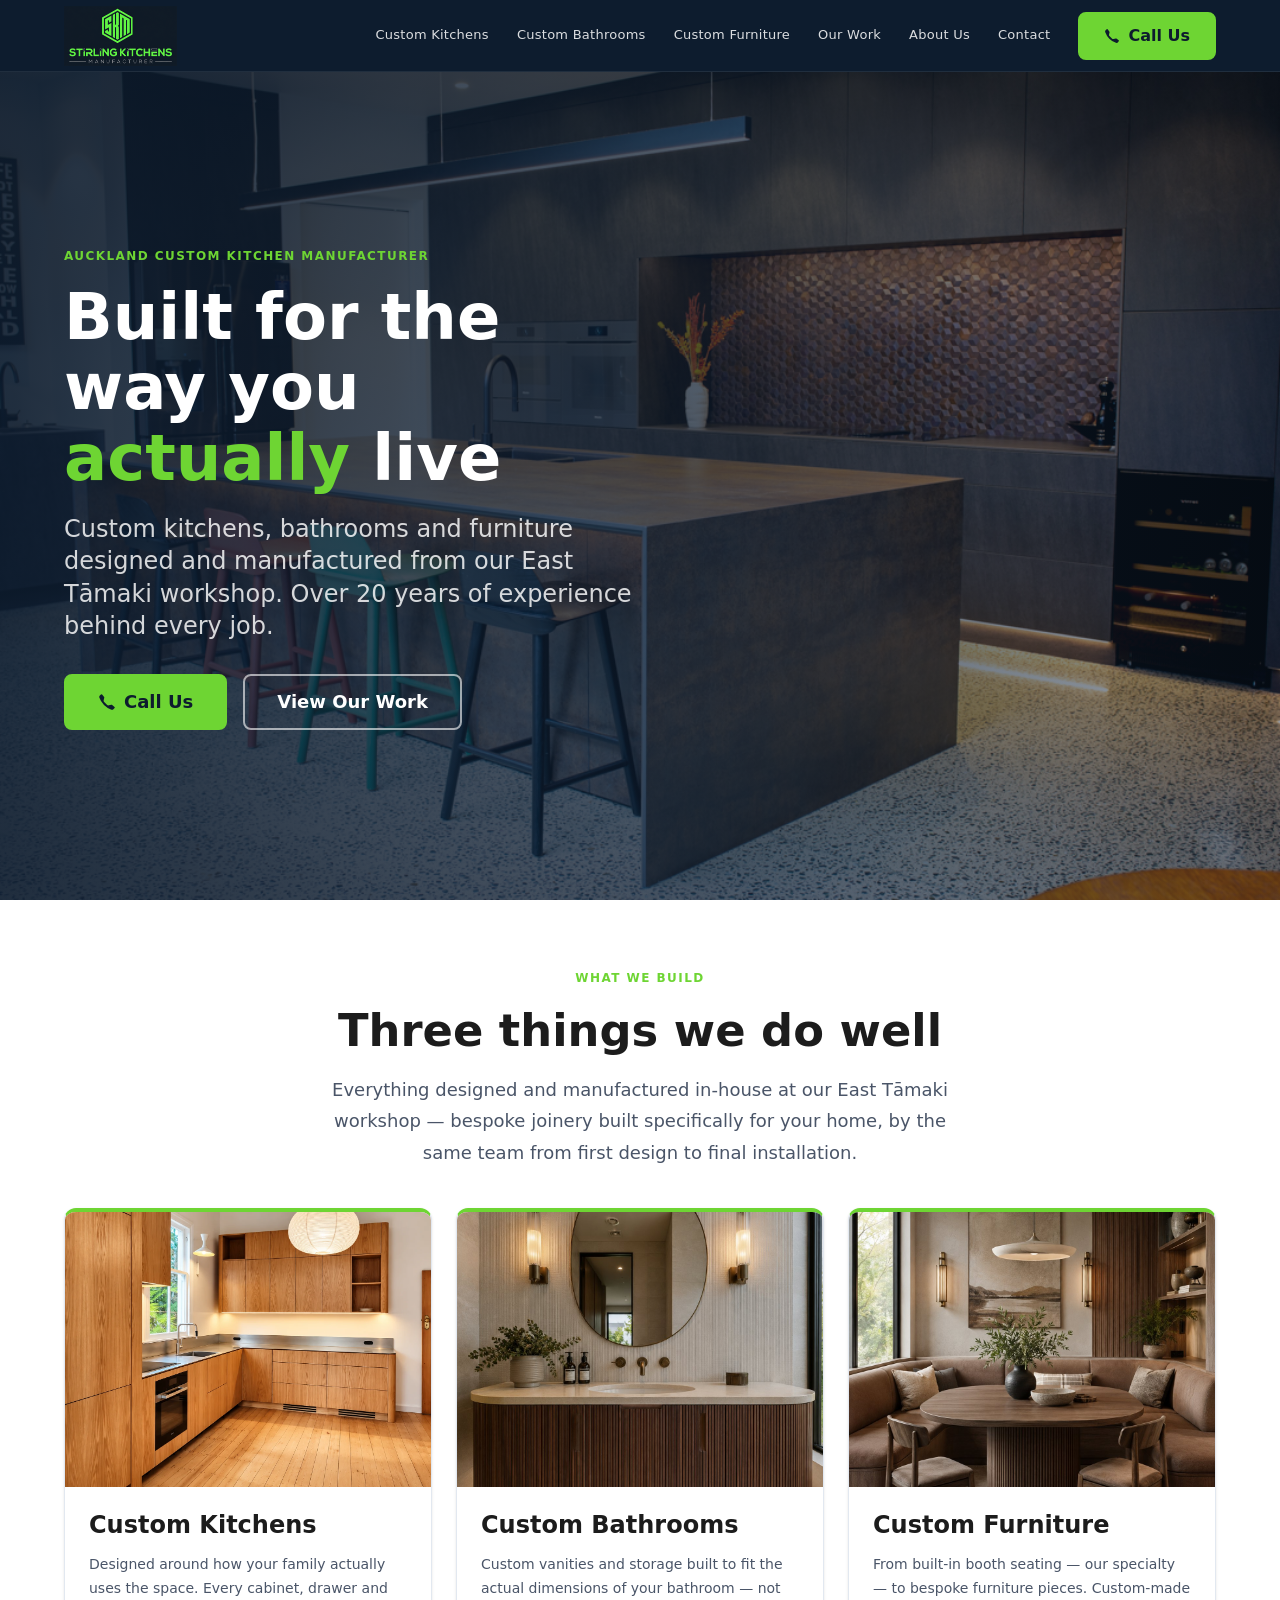
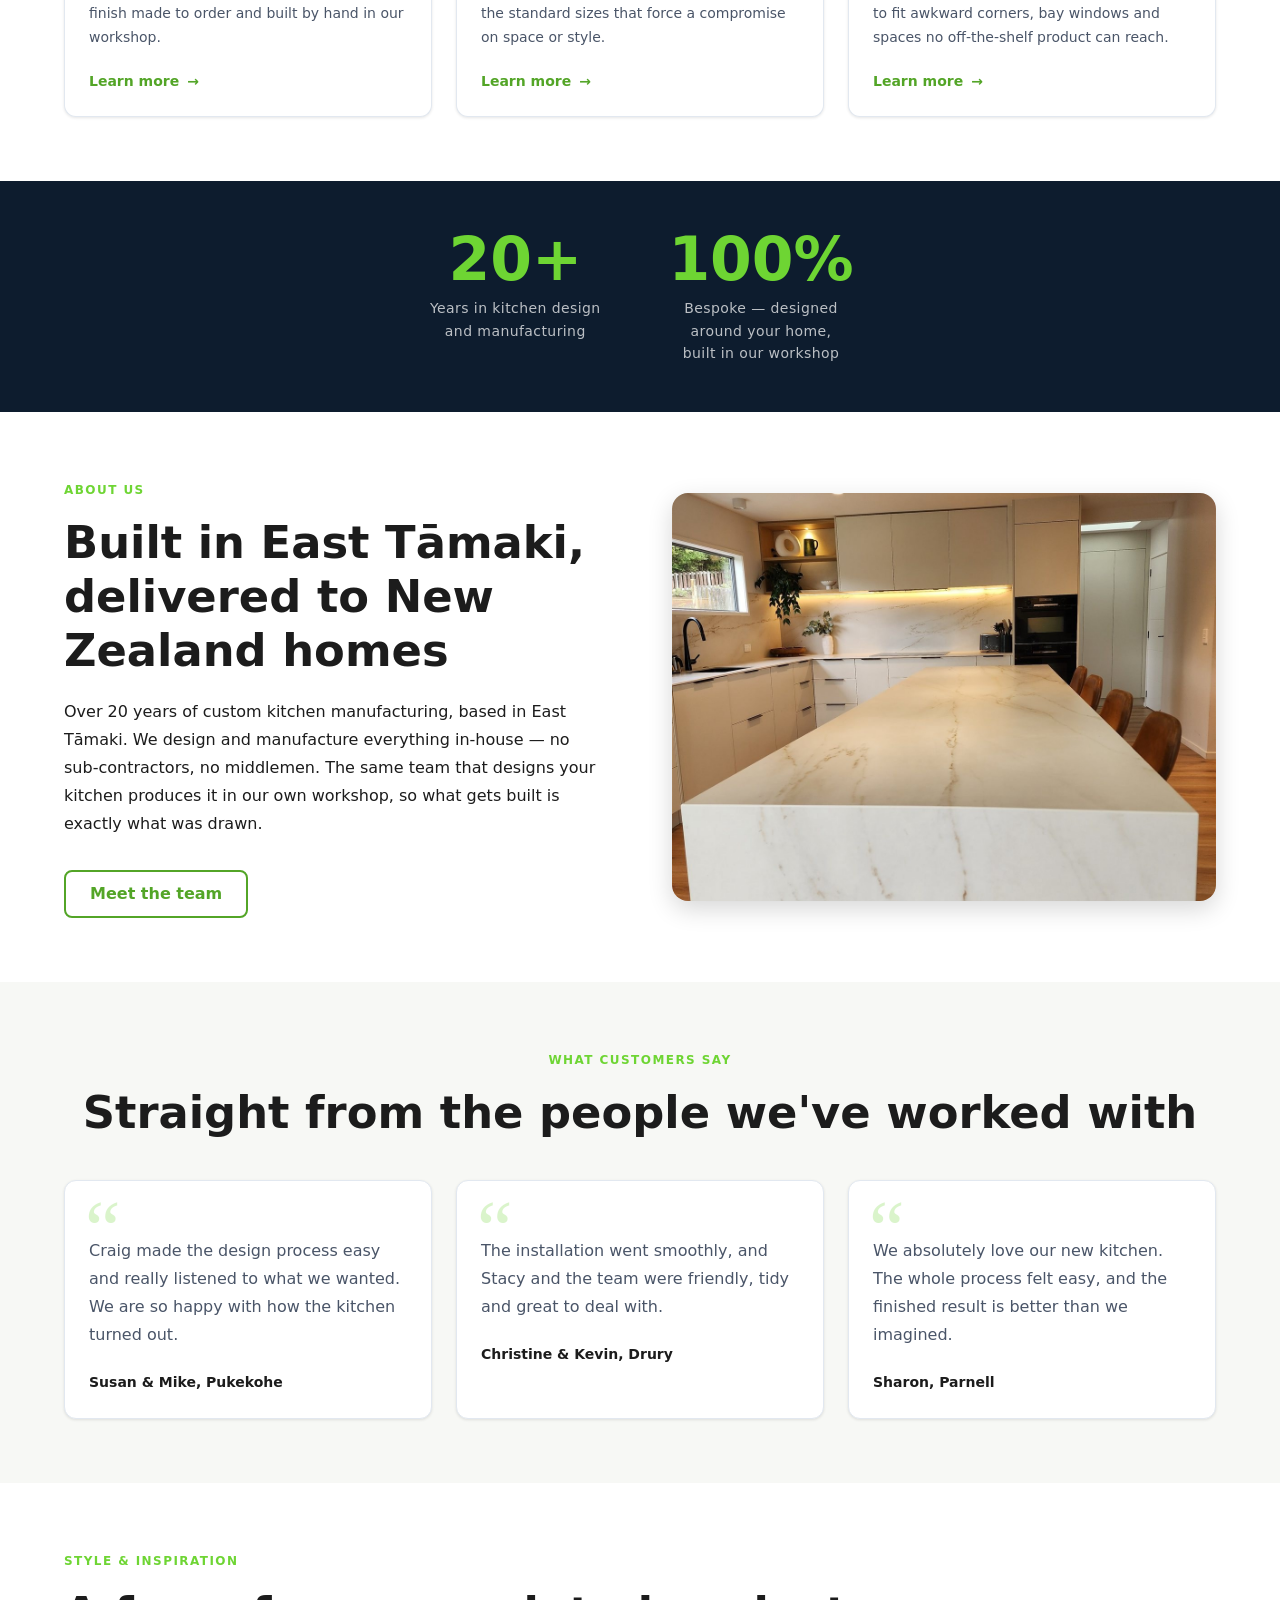
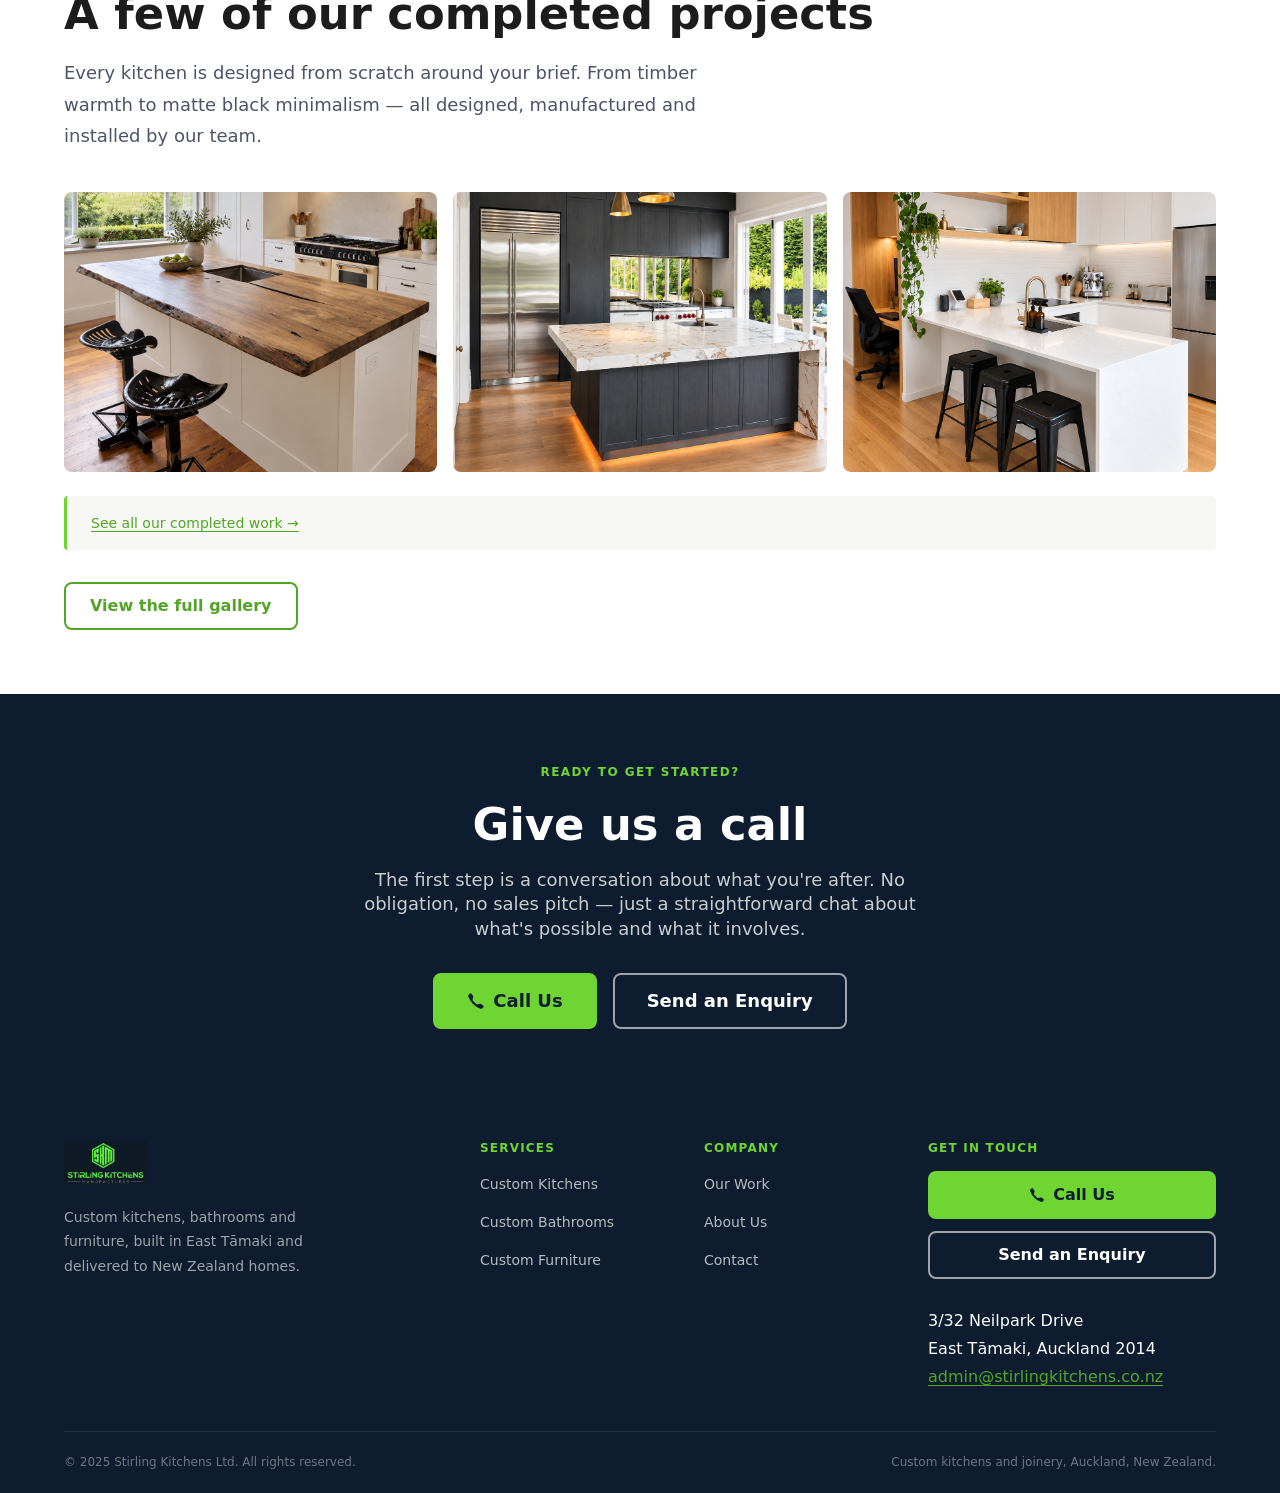
==== commit a19ccd98: "Replace AI placeholder kitchen images with real project photos - custom-kitchens.html: swap all 5 AI" ====
--- a/index.html
+++ b/index.html
@@ -4,10 +4,10 @@
   <meta charset="UTF-8">
   <meta name="viewport" content="width=device-width, initial-scale=1.0">
   <title>Stirling Kitchens — Custom Kitchen Manufacturing, Auckland</title>
-  <meta name="description" content="Custom kitchens, bathrooms and furniture designed and manufactured in East Tāmaki, Auckland. Over 20 years of experience. Call us on +64 21 144 3301.">
+  <meta name="description" content="Custom kitchens, bathrooms and furniture designed and manufactured in East Tāmaki, Auckland. Over 20 years of experience. Call us on 09 279 8984.">
   <link rel="canonical" href="https://stirlingkitchens.co.nz/">
   <meta property="og:title" content="Stirling Kitchens — Custom Kitchen Manufacturing, Auckland">
-  <meta property="og:description" content="Custom kitchens, bathrooms and furniture designed and manufactured in East Tāmaki, Auckland. Over 20 years of experience.">
+  <meta property="og:description" content="Auckland's custom kitchen manufacturer for over 20 years. Kitchens, bathroom vanities and bespoke joinery designed and built in our East Tāmaki workshop.">
   <meta property="og:type" content="website">
   <meta property="og:url" content="https://stirlingkitchens.co.nz/">
   <link rel="stylesheet" href="assets/css/tokens.css">
@@ -20,12 +20,12 @@
     "@context": "https://schema.org",
     "@graph": [
       {
-        "@type": "LocalBusiness",
+        "@type": ["LocalBusiness", "HomeAndConstructionBusiness"],
         "@id": "https://stirlingkitchens.co.nz/#business",
         "name": "Stirling Kitchens Ltd",
-        "description": "Custom kitchen manufacturing and design, plus bathrooms and custom furniture including booth and banquette seating. Based in East Tāmaki, Auckland.",
+        "description": "Custom kitchen design and manufacturing for Auckland homeowners. Specialists in kitchen renovations, new builds, custom bathroom vanities and bespoke joinery. Based in East Tāmaki, Auckland. Over 20 years of experience.",
         "url": "https://stirlingkitchens.co.nz",
-        "telephone": "+64211443301",
+        "telephone": "+6492798984",
         "email": "admin@stirlingkitchens.co.nz",
         "address": {
           "@type": "PostalAddress",
@@ -35,7 +35,20 @@
           "postalCode": "2014",
           "addressCountry": "NZ"
         },
-        "areaServed": {"@type": "City", "name": "Auckland"}
+        "areaServed": [
+          {"@type": "City", "name": "Auckland"},
+          {"@type": "AdministrativeArea", "name": "Auckland Region"}
+        ],
+        "hasOfferCatalog": {
+          "@type": "OfferCatalog",
+          "name": "Custom Kitchen & Joinery Services",
+          "itemListElement": [
+            {"@type": "Offer", "itemOffered": {"@type": "Service", "name": "Custom Kitchen Design and Manufacturing"}},
+            {"@type": "Offer", "itemOffered": {"@type": "Service", "name": "Kitchen Renovation Auckland"}},
+            {"@type": "Offer", "itemOffered": {"@type": "Service", "name": "Custom Bathroom Vanities"}},
+            {"@type": "Offer", "itemOffered": {"@type": "Service", "name": "Custom Furniture and Joinery"}}
+          ]
+        }
       },
       {
         "@type": "WebSite",
@@ -69,7 +82,7 @@
           <li><a href="contact.html">Contact</a></li>
         </ul>
       </nav>
-      <a href="tel:+64211443301" class="btn btn-primary header-cta" aria-label="Call Stirling Kitchens on +64 21 144 3301">
+      <a href="tel:+6492798984" class="btn btn-primary header-cta" aria-label="Call Stirling Kitchens on 09 279 8984">
         <svg xmlns="http://www.w3.org/2000/svg" width="16" height="16" fill="currentColor" viewBox="0 0 16 16" aria-hidden="true"><path d="M3.654 1.328a.678.678 0 0 0-1.015-.063L1.605 2.3c-.483.484-.661 1.169-.45 1.77a17.568 17.568 0 0 0 4.168 6.608 17.569 17.569 0 0 0 6.608 4.168c.601.211 1.286.033 1.77-.45l1.034-1.034a.678.678 0 0 0-.063-1.015l-2.307-1.794a.678.678 0 0 0-.58-.122l-2.19.547a1.745 1.745 0 0 1-1.657-.459L5.482 8.062a1.745 1.745 0 0 1-.46-1.657l.548-2.19a.678.678 0 0 0-.122-.58L3.654 1.328z"/></svg>
         <span class="header-cta__label">Call Us</span>
       </a>
@@ -91,7 +104,7 @@
           <h1>Built for the way you <em>actually</em> live</h1>
           <p class="hero-subhead">Custom kitchens, bathrooms and furniture designed and manufactured from our East Tāmaki workshop. Over 20 years of experience behind every job.</p>
           <div class="hero-ctas">
-            <a href="tel:+64211443301" class="btn btn-primary btn-lg">
+            <a href="tel:+6492798984" class="btn btn-primary btn-lg">
               <svg xmlns="http://www.w3.org/2000/svg" width="18" height="18" fill="currentColor" viewBox="0 0 16 16" aria-hidden="true"><path d="M3.654 1.328a.678.678 0 0 0-1.015-.063L1.605 2.3c-.483.484-.661 1.169-.45 1.77a17.568 17.568 0 0 0 4.168 6.608 17.569 17.569 0 0 0 6.608 4.168c.601.211 1.286.033 1.77-.45l1.034-1.034a.678.678 0 0 0-.063-1.015l-2.307-1.794a.678.678 0 0 0-.58-.122l-2.19.547a1.745 1.745 0 0 1-1.657-.459L5.482 8.062a1.745 1.745 0 0 1-.46-1.657l.548-2.19a.678.678 0 0 0-.122-.58L3.654 1.328z"/></svg>
               Call Us
             </a>
@@ -111,10 +124,9 @@
         </div>
         <div class="services-grid">
           <a href="custom-kitchens.html" class="service-card">
-            <img src="AI%20kitchen%20images%20Image/kitchen-cream-gloss-cabinetry-island-extractor.jpg"
-                 alt="Kitchen style reference: cream gloss cabinetry with island bench"
+            <img src="Landscape/grey-lynn-oak-kitchen-full-view.webp"
+                 alt="Completed Stirling Kitchens project: Grey Lynn oak kitchen with stainless steel benchtops"
                  class="service-card__img"
-                 width="800" height="600"
                  loading="lazy">
             <div class="service-card__body">
               <h3 class="service-card__title">Custom Kitchens</h3>
@@ -215,34 +227,28 @@
       <div class="container">
         <div class="section-header">
           <span class="section-label">Style &amp; inspiration</span>
-          <h2 id="gallery-preview-heading">A few styles we can work with</h2>
-          <p>Every kitchen is designed from scratch around your brief. These images show the range of finishes and layouts we can build — from timber warmth to matte black minimalism.</p>
+          <h2 id="gallery-preview-heading">A few of our completed projects</h2>
+          <p>Every kitchen is designed from scratch around your brief. From timber warmth to matte black minimalism — all designed, manufactured and installed by our team.</p>
         </div>
         <div class="gallery-grid">
           <figure class="gallery-item">
-            <img src="AI%20kitchen%20images%20Image/kitchen-white-oak-cabinetry-brass-faucet.jpg"
-                 alt="Kitchen style reference: white oak cabinetry with brass fixtures"
-                 width="800" height="600"
-                 loading="lazy">
-            <figcaption class="gallery-item__caption">Style reference only</figcaption>
+            <img src="Portrait/clevedon-live-edge-island-tractor-stools.png"
+                 alt="Clevedon kitchen — live-edge timber island with tractor-seat stools and cream range cooker"
+                 loading="lazy">
           </figure>
           <figure class="gallery-item">
-            <img src="AI%20kitchen%20images%20Image/kitchen-matte-black-cabinetry-u-shape.jpg"
-                 alt="Kitchen style reference: matte black U-shaped cabinetry"
-                 width="800" height="600"
-                 loading="lazy">
-            <figcaption class="gallery-item__caption">Style reference only</figcaption>
+            <img src="Portrait/remuera-charcoal-cabinetry-brass-pendants.png"
+                 alt="Remuera kitchen — charcoal flat-panel cabinetry with brass pendant lighting"
+                 loading="lazy">
           </figure>
           <figure class="gallery-item">
-            <img src="Booth%20Seating%20Images/booth-seating-curved-neutral-boucle-corner-nook.jpg"
-                 alt="Booth seating reference: curved corner nook with neutral boucle upholstery"
-                 width="800" height="600"
-                 loading="lazy">
-            <figcaption class="gallery-item__caption">Style reference only</figcaption>
+            <img src="Portrait/botany-modern-white-kitchen-island.png"
+                 alt="Botany kitchen — modern white handleless cabinetry with island bench"
+                 loading="lazy">
           </figure>
         </div>
         <div class="gallery-note">
-          <strong>Note:</strong> Images shown are for style and inspiration only — they are not photographs of Stirling Kitchens' own completed projects. <a href="contact.html">Contact us</a> to discuss your own custom design.
+          <a href="our-work.html">See all our completed work →</a>
         </div>
         <div style="margin-top: 2rem;">
           <a href="our-work.html" class="btn btn-secondary">View the full gallery</a>
@@ -257,7 +263,7 @@
         <h2 id="cta-heading">Give us a call</h2>
         <p>The first step is a conversation about what you're after. No obligation, no sales pitch — just a straightforward chat about what's possible and what it involves.</p>
         <div class="cta-block__actions">
-          <a href="tel:+64211443301" class="btn btn-primary btn-lg">
+          <a href="tel:+6492798984" class="btn btn-primary btn-lg">
             <svg xmlns="http://www.w3.org/2000/svg" width="18" height="18" fill="currentColor" viewBox="0 0 16 16" aria-hidden="true"><path d="M3.654 1.328a.678.678 0 0 0-1.015-.063L1.605 2.3c-.483.484-.661 1.169-.45 1.77a17.568 17.568 0 0 0 4.168 6.608 17.569 17.569 0 0 0 6.608 4.168c.601.211 1.286.033 1.77-.45l1.034-1.034a.678.678 0 0 0-.063-1.015l-2.307-1.794a.678.678 0 0 0-.58-.122l-2.19.547a1.745 1.745 0 0 1-1.657-.459L5.482 8.062a1.745 1.745 0 0 1-.46-1.657l.548-2.19a.678.678 0 0 0-.122-.58L3.654 1.328z"/></svg>
             Call Us
           </a>
@@ -293,7 +299,7 @@
         </div>
         <div class="footer-cta">
           <h3>Get in Touch</h3>
-          <a href="tel:+64211443301" class="btn btn-primary">
+          <a href="tel:+6492798984" class="btn btn-primary">
             <svg xmlns="http://www.w3.org/2000/svg" width="16" height="16" fill="currentColor" viewBox="0 0 16 16" aria-hidden="true"><path d="M3.654 1.328a.678.678 0 0 0-1.015-.063L1.605 2.3c-.483.484-.661 1.169-.45 1.77a17.568 17.568 0 0 0 4.168 6.608 17.569 17.569 0 0 0 6.608 4.168c.601.211 1.286.033 1.77-.45l1.034-1.034a.678.678 0 0 0-.063-1.015l-2.307-1.794a.678.678 0 0 0-.58-.122l-2.19.547a1.745 1.745 0 0 1-1.657-.459L5.482 8.062a1.745 1.745 0 0 1-.46-1.657l.548-2.19a.678.678 0 0 0-.122-.58L3.654 1.328z"/></svg>
             Call Us
           </a>
--- a/assets/css/components.css
+++ b/assets/css/components.css
@@ -726,6 +726,12 @@
   height: 72px;
   opacity: 0.35;
 }
+.team-photo img {
+  width: 100%;
+  height: 100%;
+  object-fit: cover;
+  object-position: top center;
+}
 .team-photo-placeholder-label {
   font-size: var(--text-xs);
   color: var(--clr-muted);
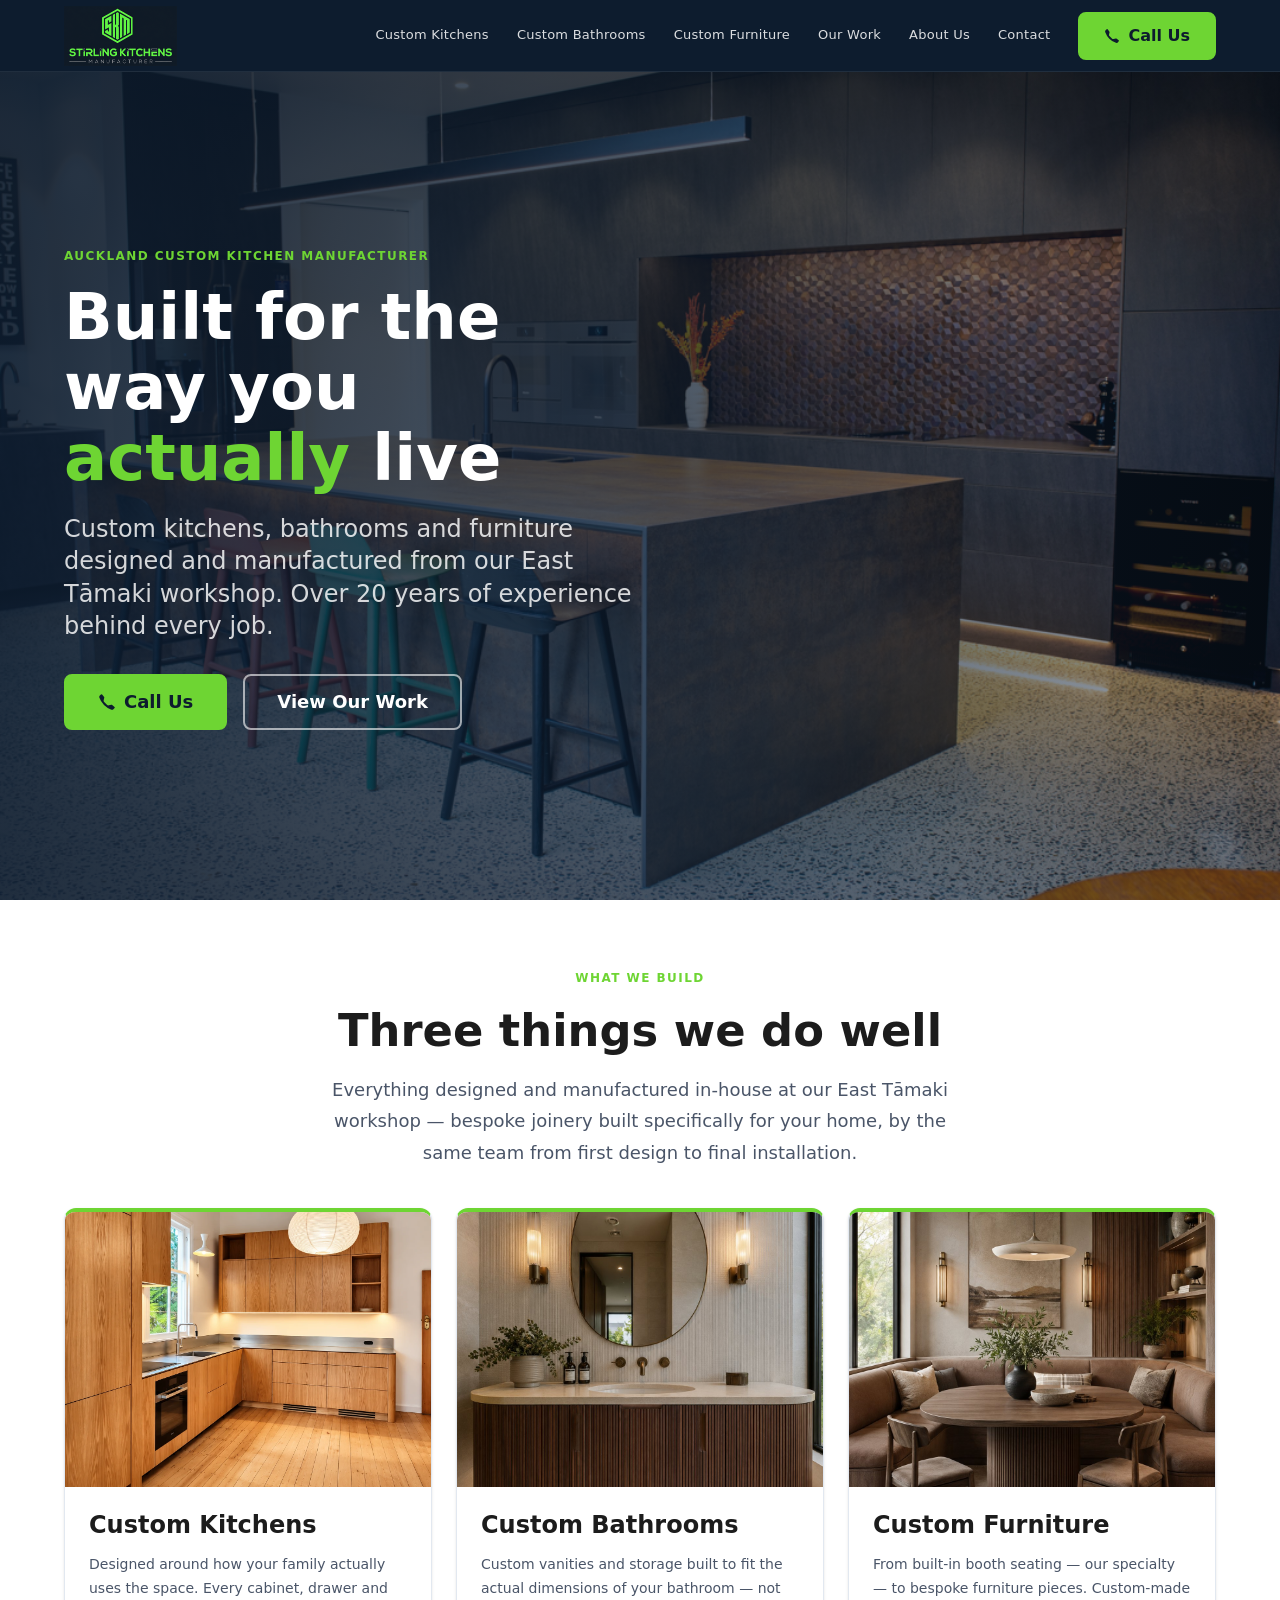
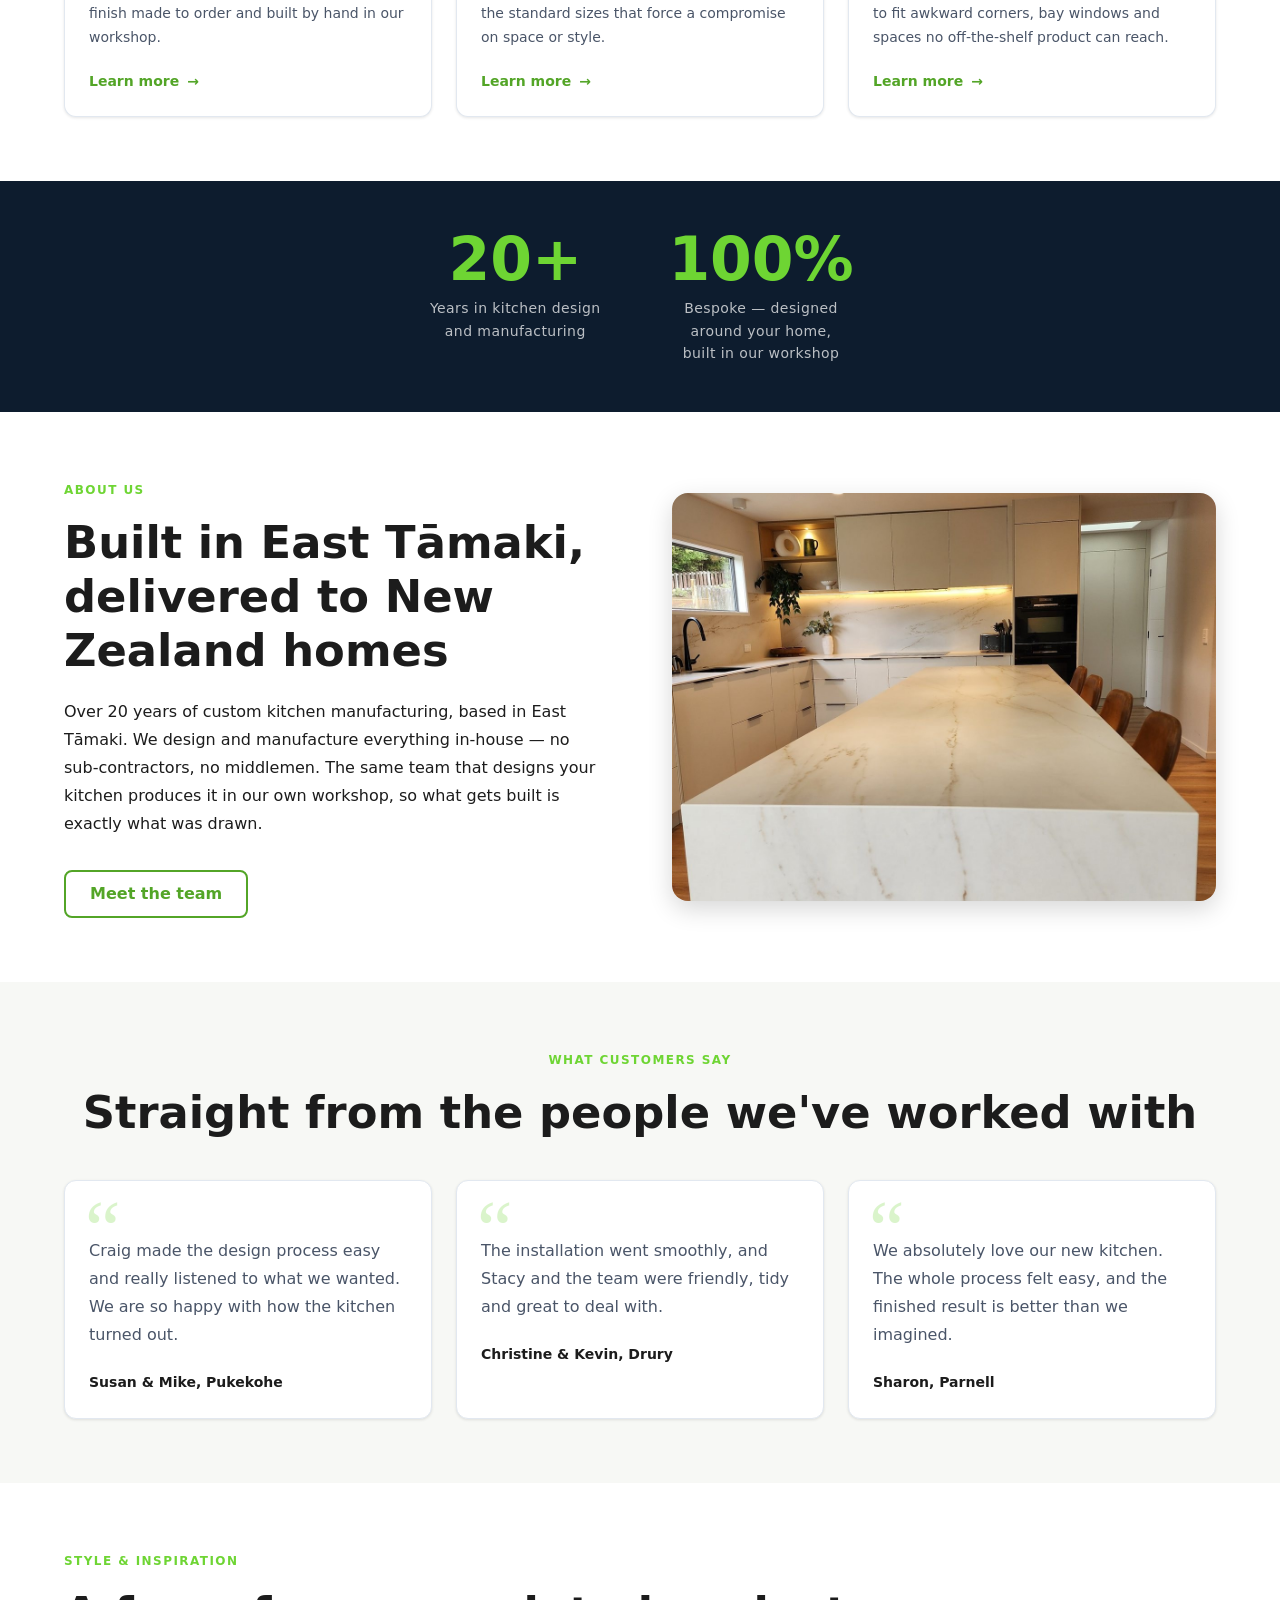
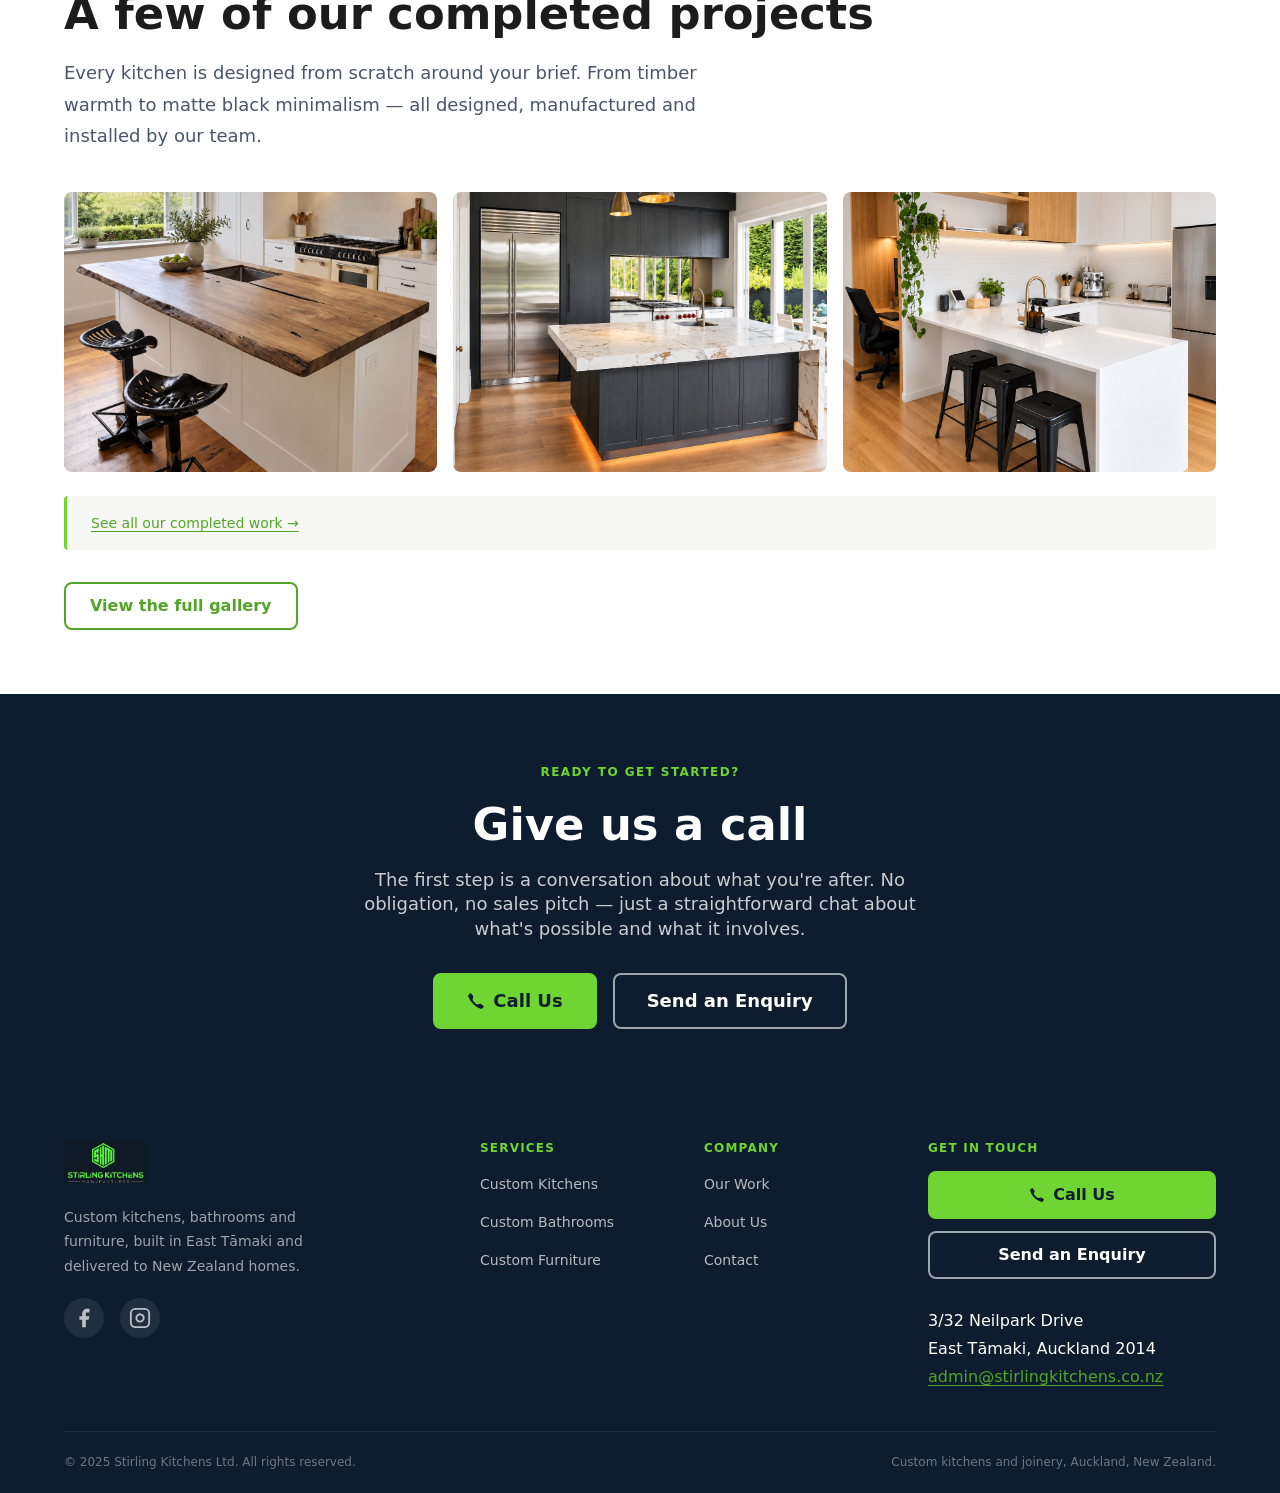
==== commit dce70d64: "Add Facebook and Instagram social icons to footer on all pages Co-Authored-By: Claude Sonnet 4.6 <no" ====
--- a/index.html
+++ b/index.html
@@ -10,6 +10,9 @@
   <meta property="og:description" content="Auckland's custom kitchen manufacturer for over 20 years. Kitchens, bathroom vanities and bespoke joinery designed and built in our East Tāmaki workshop.">
   <meta property="og:type" content="website">
   <meta property="og:url" content="https://stirlingkitchens.co.nz/">
+  <meta property="og:image" content="https://stirlingkitchens.co.nz/Landscape/grey-lynn-oak-kitchen-full-view.webp">
+  <meta property="og:image:width" content="1200">
+  <meta property="og:image:alt" content="Custom kitchen by Stirling Kitchens — oak cabinetry with stainless steel benchtop">
   <link rel="stylesheet" href="assets/css/tokens.css">
   <link rel="stylesheet" href="assets/css/base.css">
   <link rel="stylesheet" href="assets/css/components.css">
@@ -94,7 +97,7 @@
     <!-- Hero -->
     <section class="hero" aria-label="Welcome">
       <img src="AI%20kitchen%20images%20Image/park%20island%20image%202.jpg"
-           alt=""
+           alt="Stirling Kitchens completed project — custom kitchen with large island bench"
            class="hero-bg"
            fetchpriority="high">
       <div class="hero-overlay" aria-hidden="true"></div>
@@ -280,6 +283,14 @@
         <div class="footer-brand">
           <img src="assets/stirling-kitchens-logo-skm.png" alt="Stirling Kitchens" class="site-logo" width="160" height="140">
           <p>Custom kitchens, bathrooms and furniture, built in East Tāmaki and delivered to New Zealand homes.</p>
+          <div class="footer-social" aria-label="Follow us on social media">
+            <a href="https://www.facebook.com/Stirlingkitchens/" class="footer-social__link" target="_blank" rel="noopener noreferrer" aria-label="Stirling Kitchens on Facebook">
+              <svg xmlns="http://www.w3.org/2000/svg" width="22" height="22" fill="currentColor" viewBox="0 0 24 24" aria-hidden="true"><path d="M18 2h-3a5 5 0 0 0-5 5v3H7v4h3v8h4v-8h3l1-4h-4V7a1 1 0 0 1 1-1h3z"/></svg>
+            </a>
+            <a href="https://www.instagram.com/stirlingkitchens/" class="footer-social__link" target="_blank" rel="noopener noreferrer" aria-label="Stirling Kitchens on Instagram">
+              <svg xmlns="http://www.w3.org/2000/svg" width="22" height="22" fill="none" stroke="currentColor" stroke-width="2" viewBox="0 0 24 24" aria-hidden="true"><rect x="2" y="2" width="20" height="20" rx="5" ry="5"/><path d="M16 11.37A4 4 0 1 1 12.63 8 4 4 0 0 1 16 11.37z"/><line x1="17.5" y1="6.5" x2="17.51" y2="6.5"/></svg>
+            </a>
+          </div>
         </div>
         <div class="footer-nav">
           <h3>Services</h3>
--- a/assets/css/components.css
+++ b/assets/css/components.css
@@ -709,8 +709,8 @@
 }
 
 .team-photo {
-  width: 160px;
-  height: 160px;
+  width: 220px;
+  height: 220px;
   border-radius: 50%;
   background: var(--clr-light);
   border: 3px solid var(--clr-border);
@@ -1060,6 +1060,27 @@
   margin-bottom: var(--sp-3);
 }
 
+.footer-social {
+  display: flex;
+  gap: var(--sp-4);
+  margin-top: var(--sp-5);
+}
+.footer-social__link {
+  display: flex;
+  align-items: center;
+  justify-content: center;
+  width: 40px;
+  height: 40px;
+  border-radius: 50%;
+  background: rgba(255,255,255,0.08);
+  color: rgba(255,255,255,0.7);
+  transition: background 0.2s, color 0.2s;
+}
+.footer-social__link:hover {
+  background: var(--clr-accent, #3a7d44);
+  color: #fff;
+}
+
 .footer-bottom {
   border-top: 1px solid rgba(255,255,255,0.08);
   margin-top: var(--sp-10);
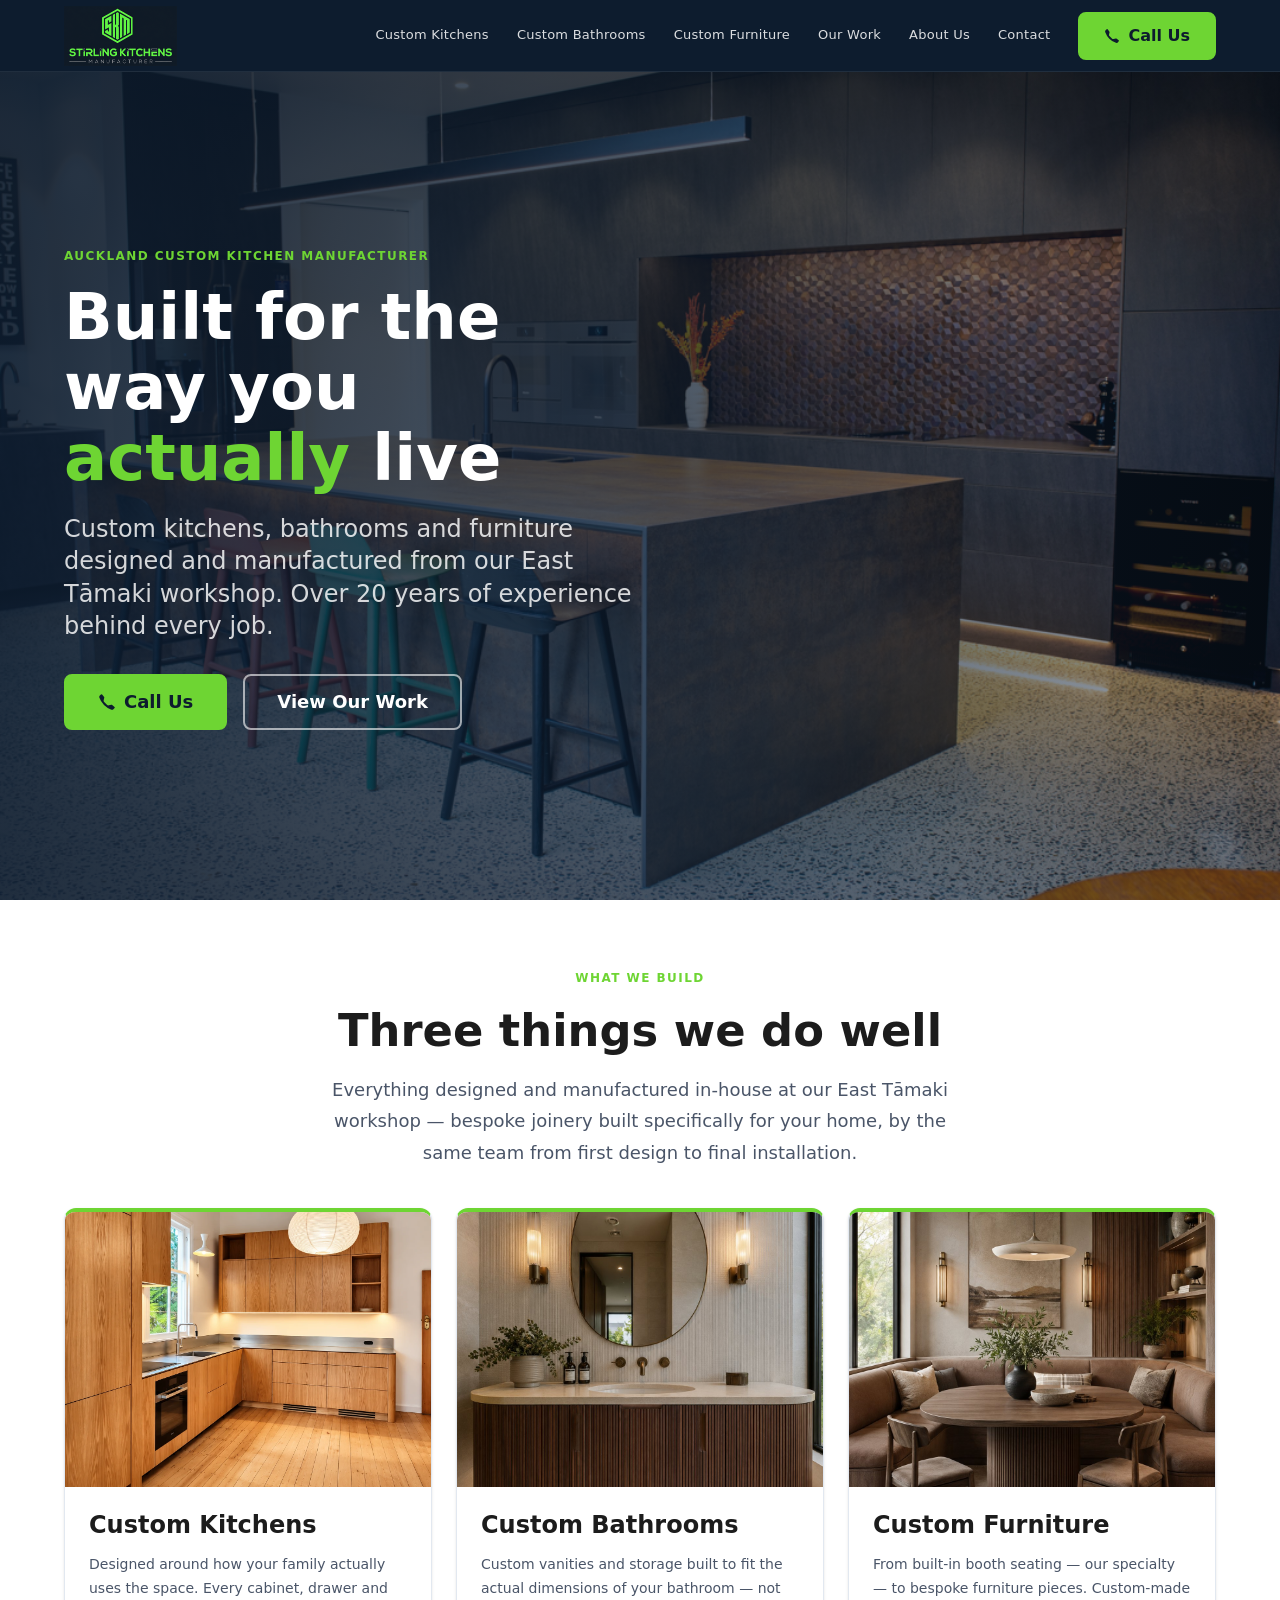
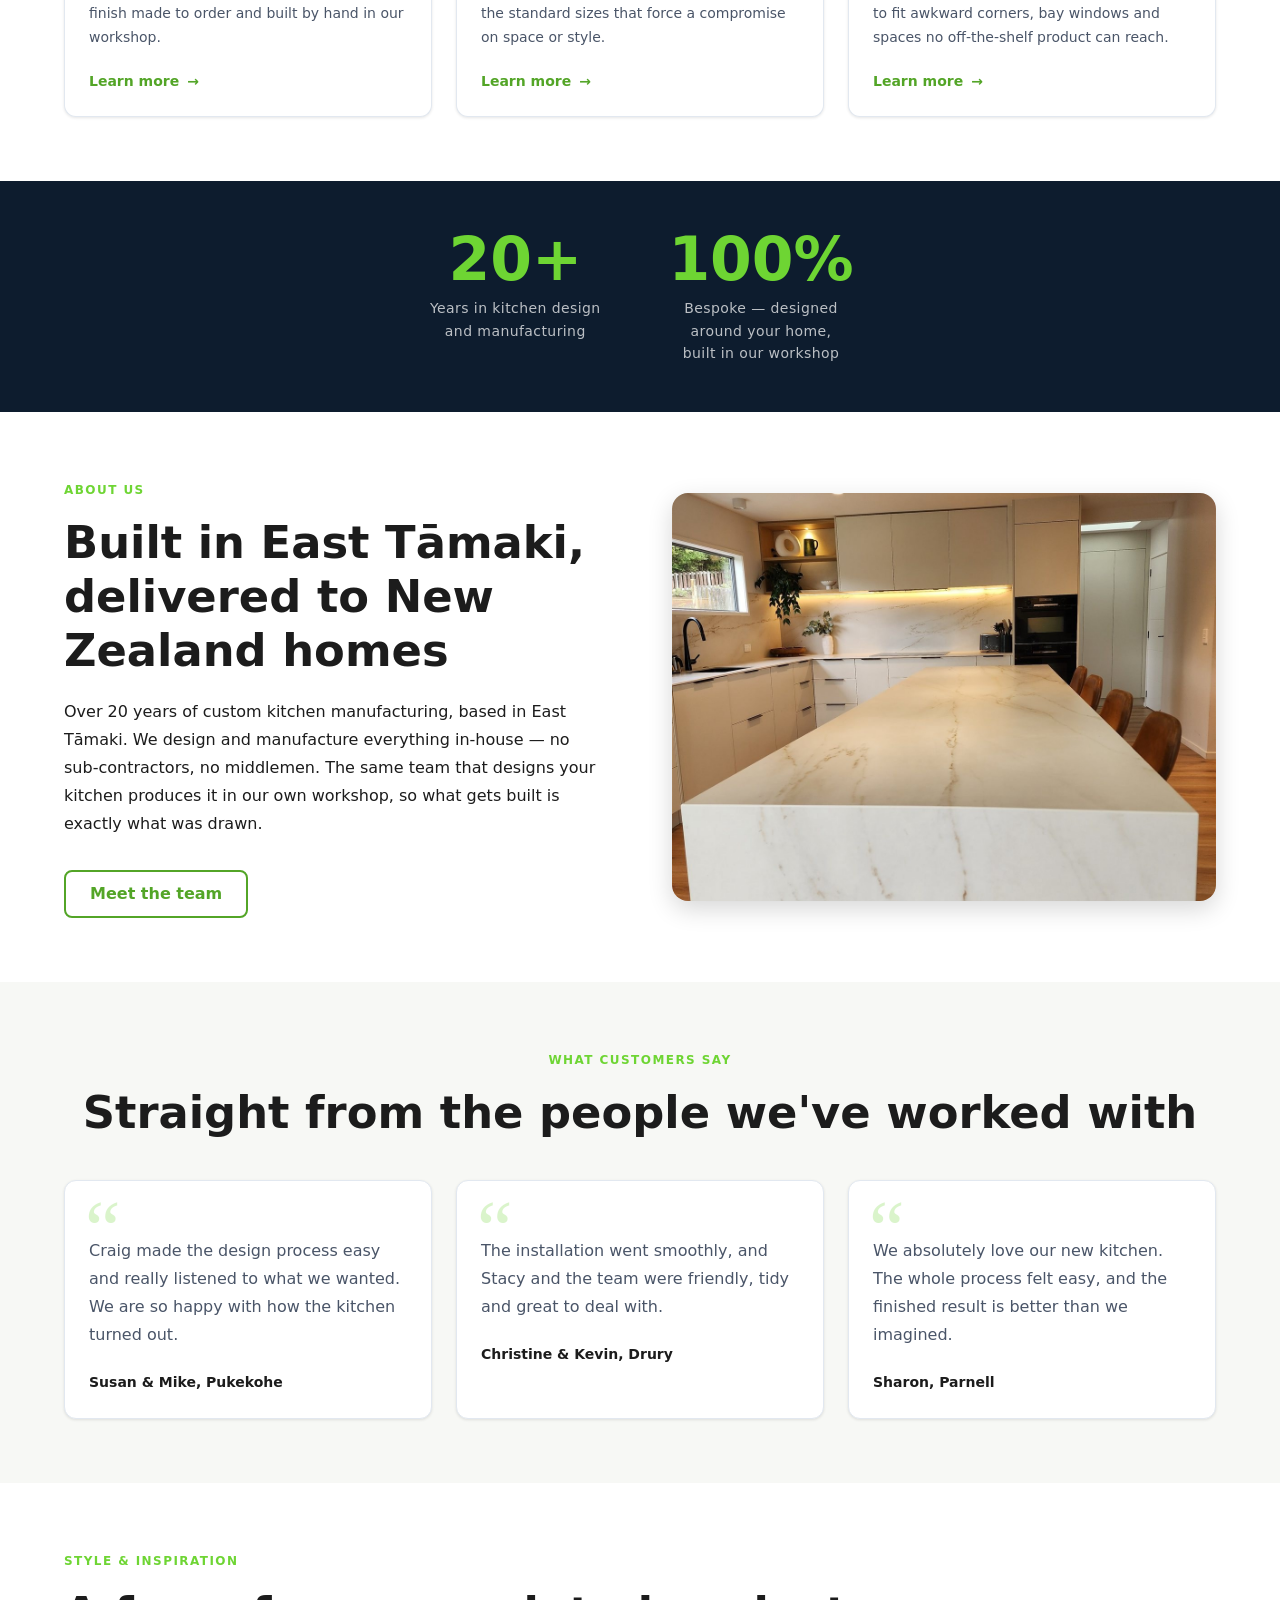
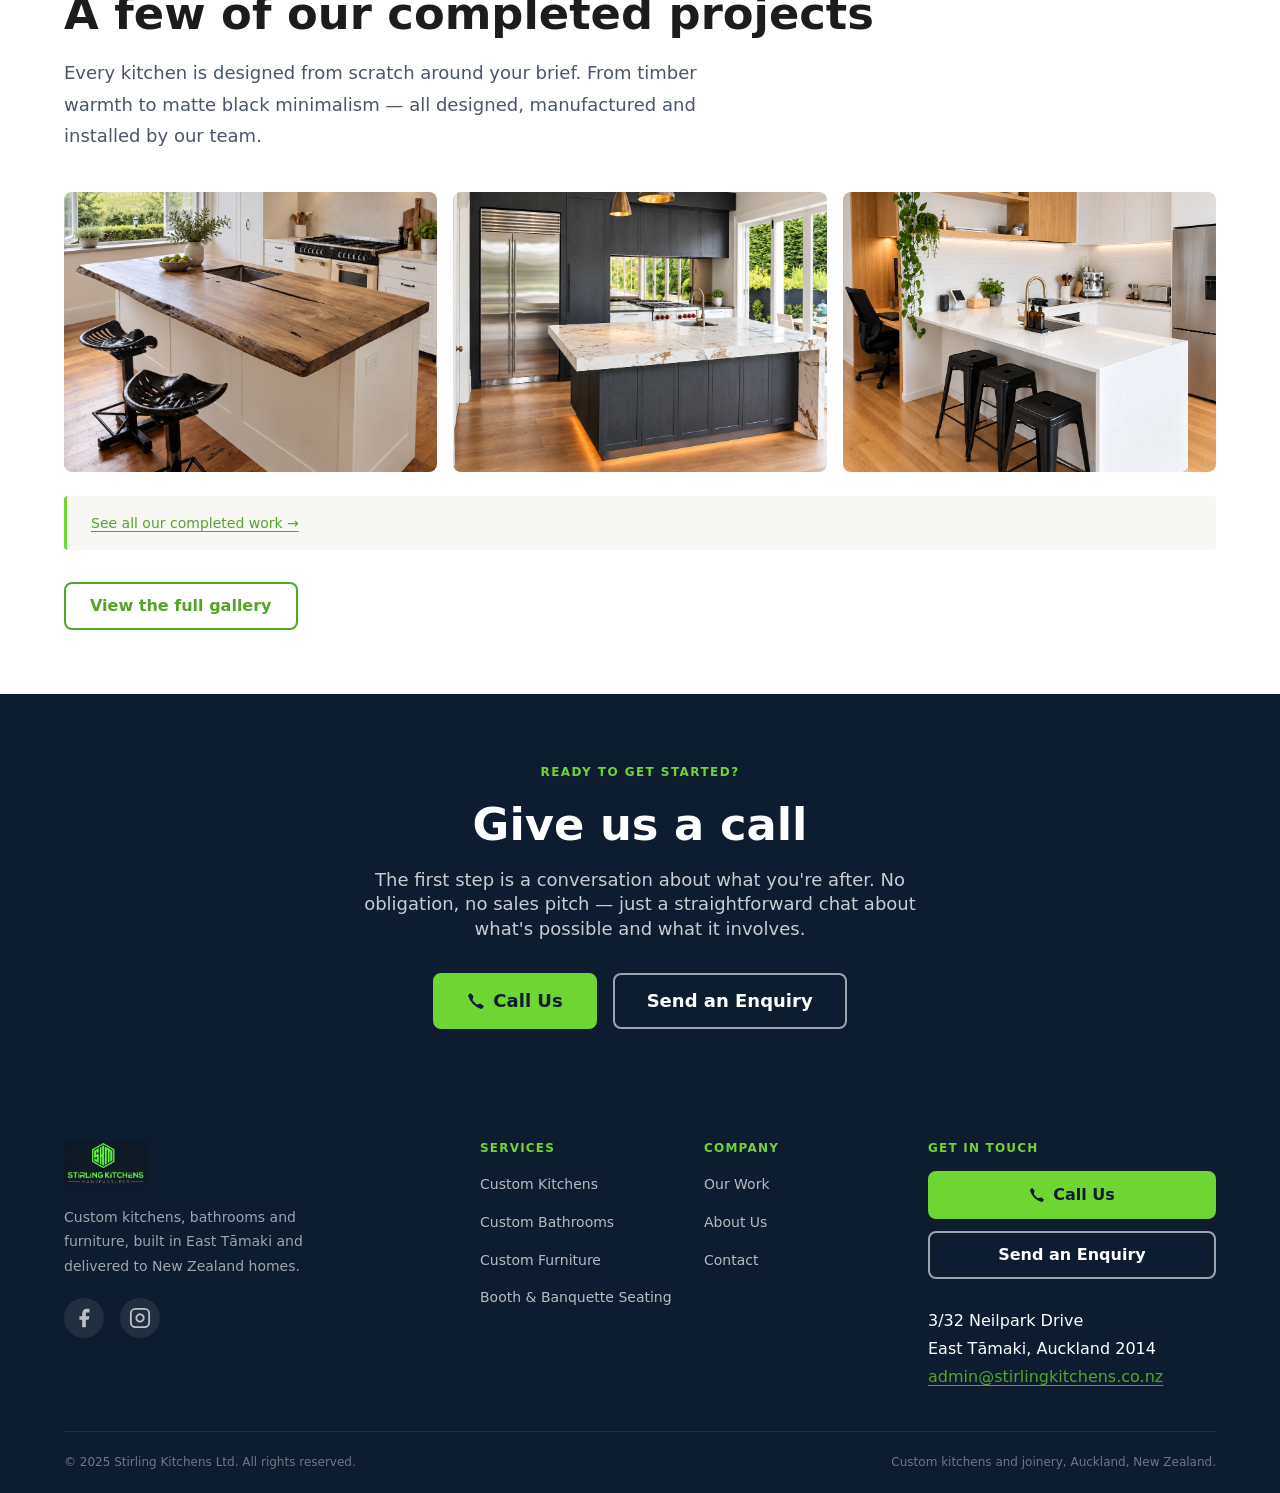
==== commit dc3abcb8: "Add booth & banquette seating page New SEO-focused page with FAQ and structured data, footer links s" ====
--- a/index.html
+++ b/index.html
@@ -298,6 +298,7 @@
             <li><a href="custom-kitchens.html">Custom Kitchens</a></li>
             <li><a href="custom-bathrooms.html">Custom Bathrooms</a></li>
             <li><a href="custom-furniture.html">Custom Furniture</a></li>
+            <li><a href="booth-seating.html">Booth &amp; Banquette Seating</a></li>
           </ul>
         </div>
         <div class="footer-nav">
--- a/assets/css/components.css
+++ b/assets/css/components.css
@@ -1096,3 +1096,57 @@
   color: rgba(255,255,255,0.40);
   max-width: none;
 }
+
+/* ========================================
+   FAQ ACCORDION (native <details>, keyboard accessible)
+======================================== */
+
+ol.process-steps { list-style: none; padding: 0; margin: 0; }
+.section--light .process-step { background: var(--clr-white); }
+
+.faq-list {
+  max-width: var(--max-w-text);
+  display: grid;
+  gap: var(--sp-3);
+}
+.faq-item {
+  background: var(--clr-white);
+  border: 1px solid var(--clr-border);
+  border-radius: var(--radius-md);
+}
+.faq-item summary {
+  cursor: pointer;
+  padding: var(--sp-4) var(--sp-5);
+  font-weight: var(--fw-semibold);
+  font-size: var(--text-md);
+  line-height: var(--leading-snug);
+  list-style: none;
+  display: flex;
+  justify-content: space-between;
+  gap: var(--sp-4);
+}
+.faq-item summary::-webkit-details-marker { display: none; }
+.faq-item summary::after {
+  content: "+";
+  font-size: var(--text-xl);
+  line-height: 1;
+  color: var(--clr-green-dark);
+  flex-shrink: 0;
+}
+.faq-item[open] summary::after { content: "–"; }
+.faq-item summary:focus-visible {
+  outline: 3px solid var(--clr-green-dark);
+  outline-offset: 2px;
+  border-radius: var(--radius-md);
+}
+.faq-item p {
+  padding: 0 var(--sp-5) var(--sp-5);
+  color: var(--clr-mid);
+}
+
+/* Draft-only marker for content awaiting business confirmation. Remove before launch. */
+.placeholder {
+  background: #fff3c4;
+  color: var(--clr-dark);
+  padding: 0 var(--sp-1);
+}
